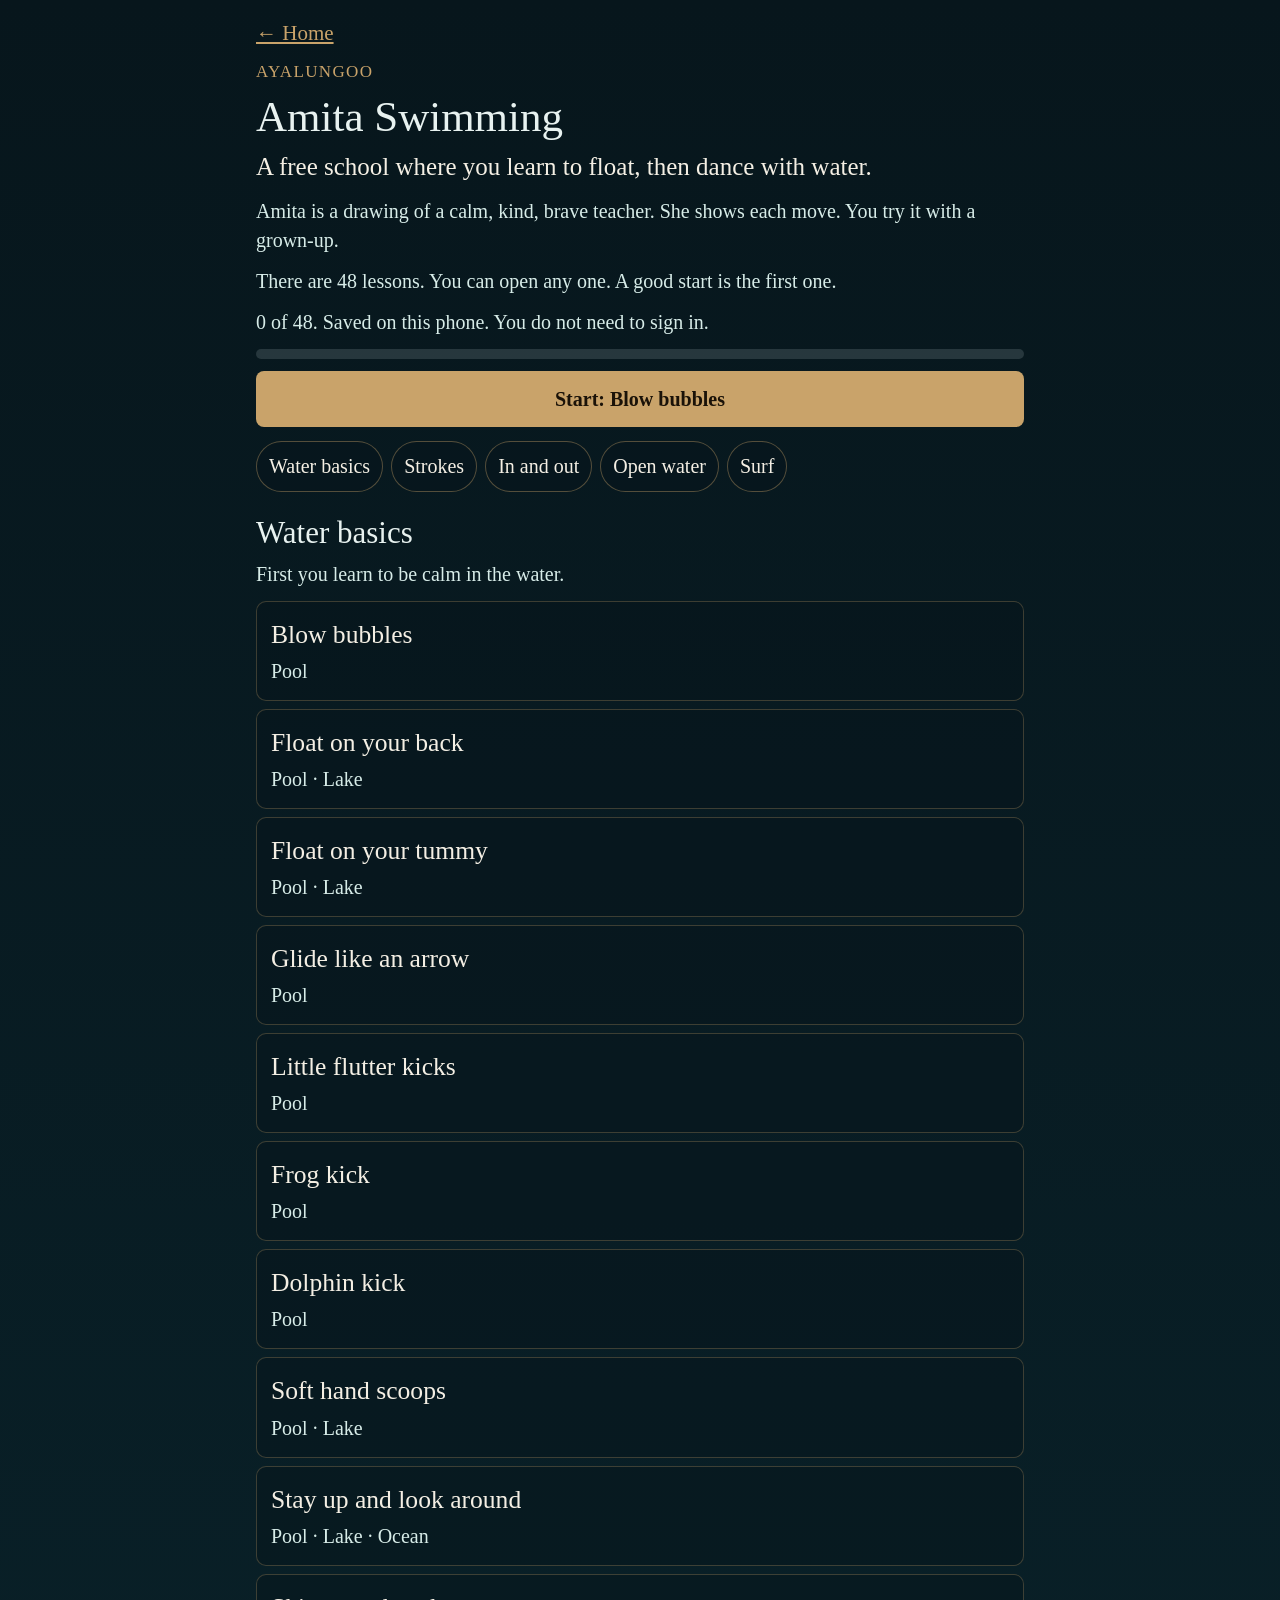
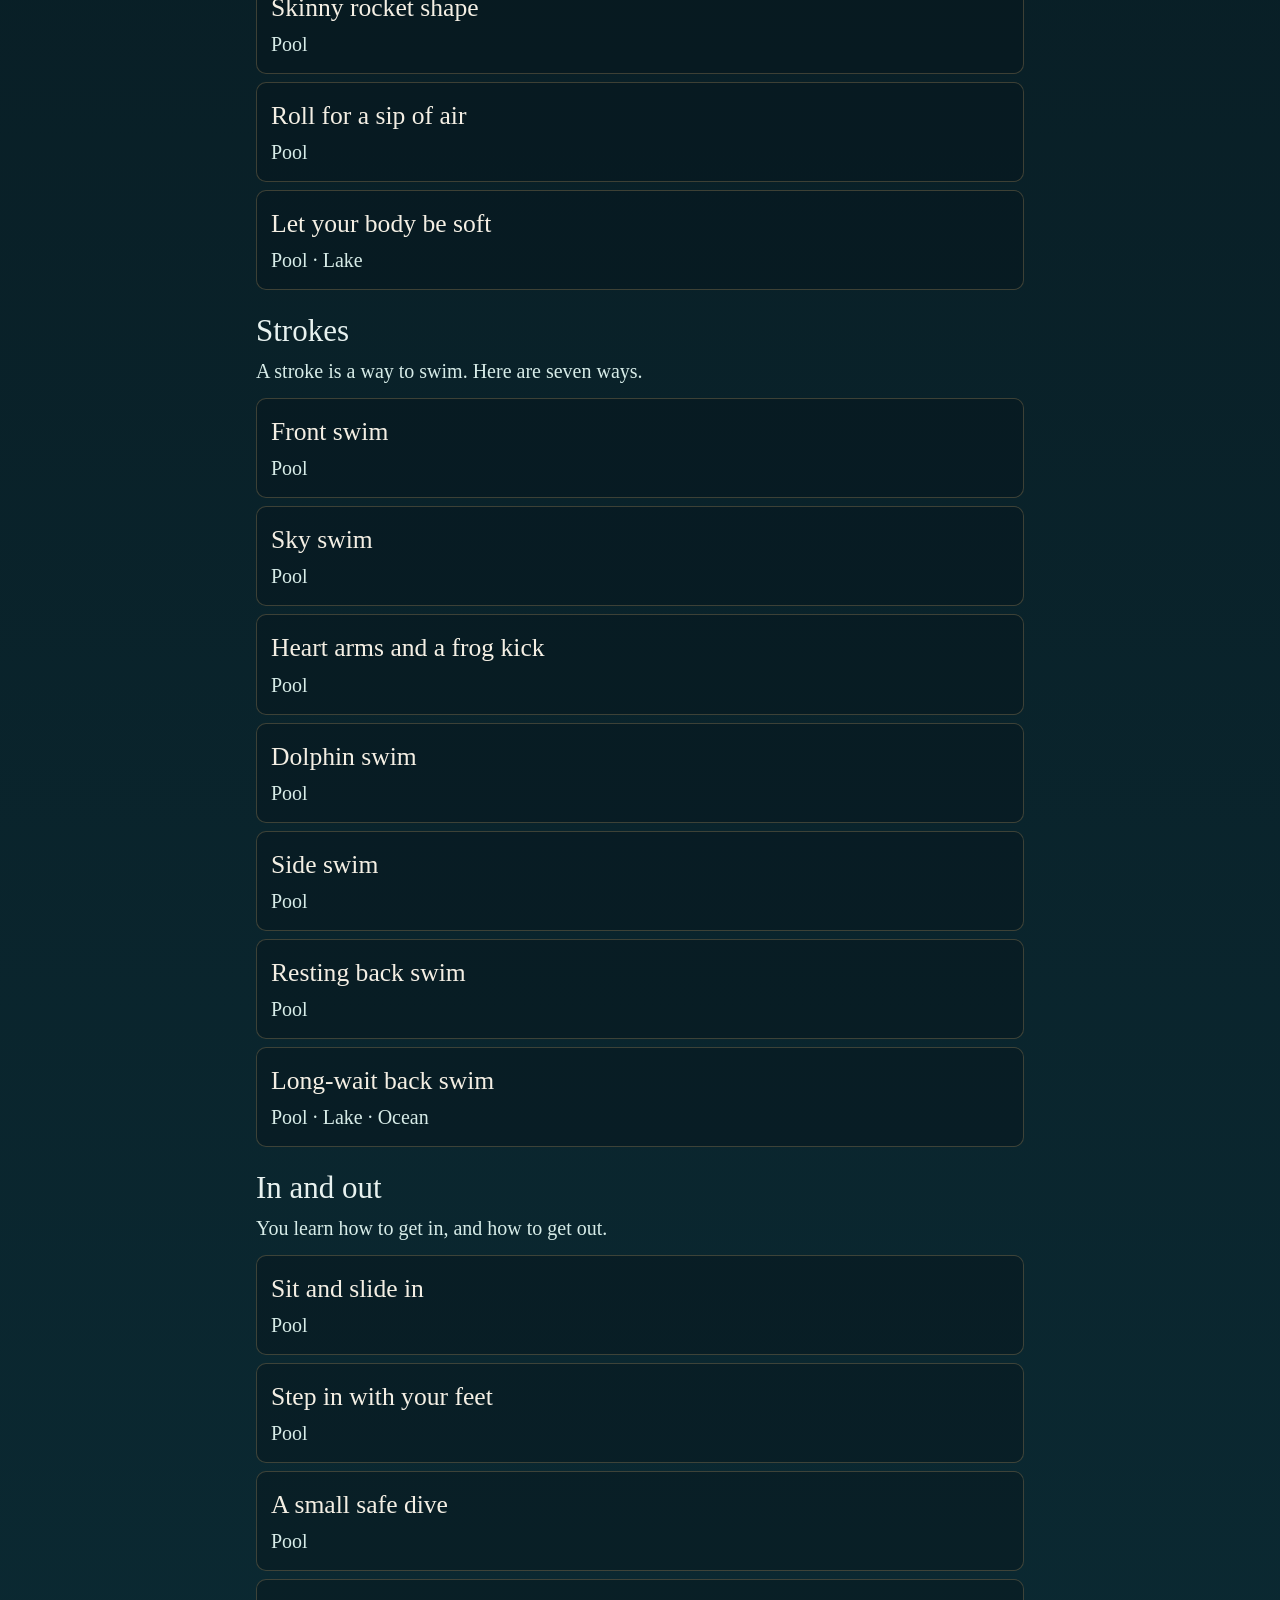
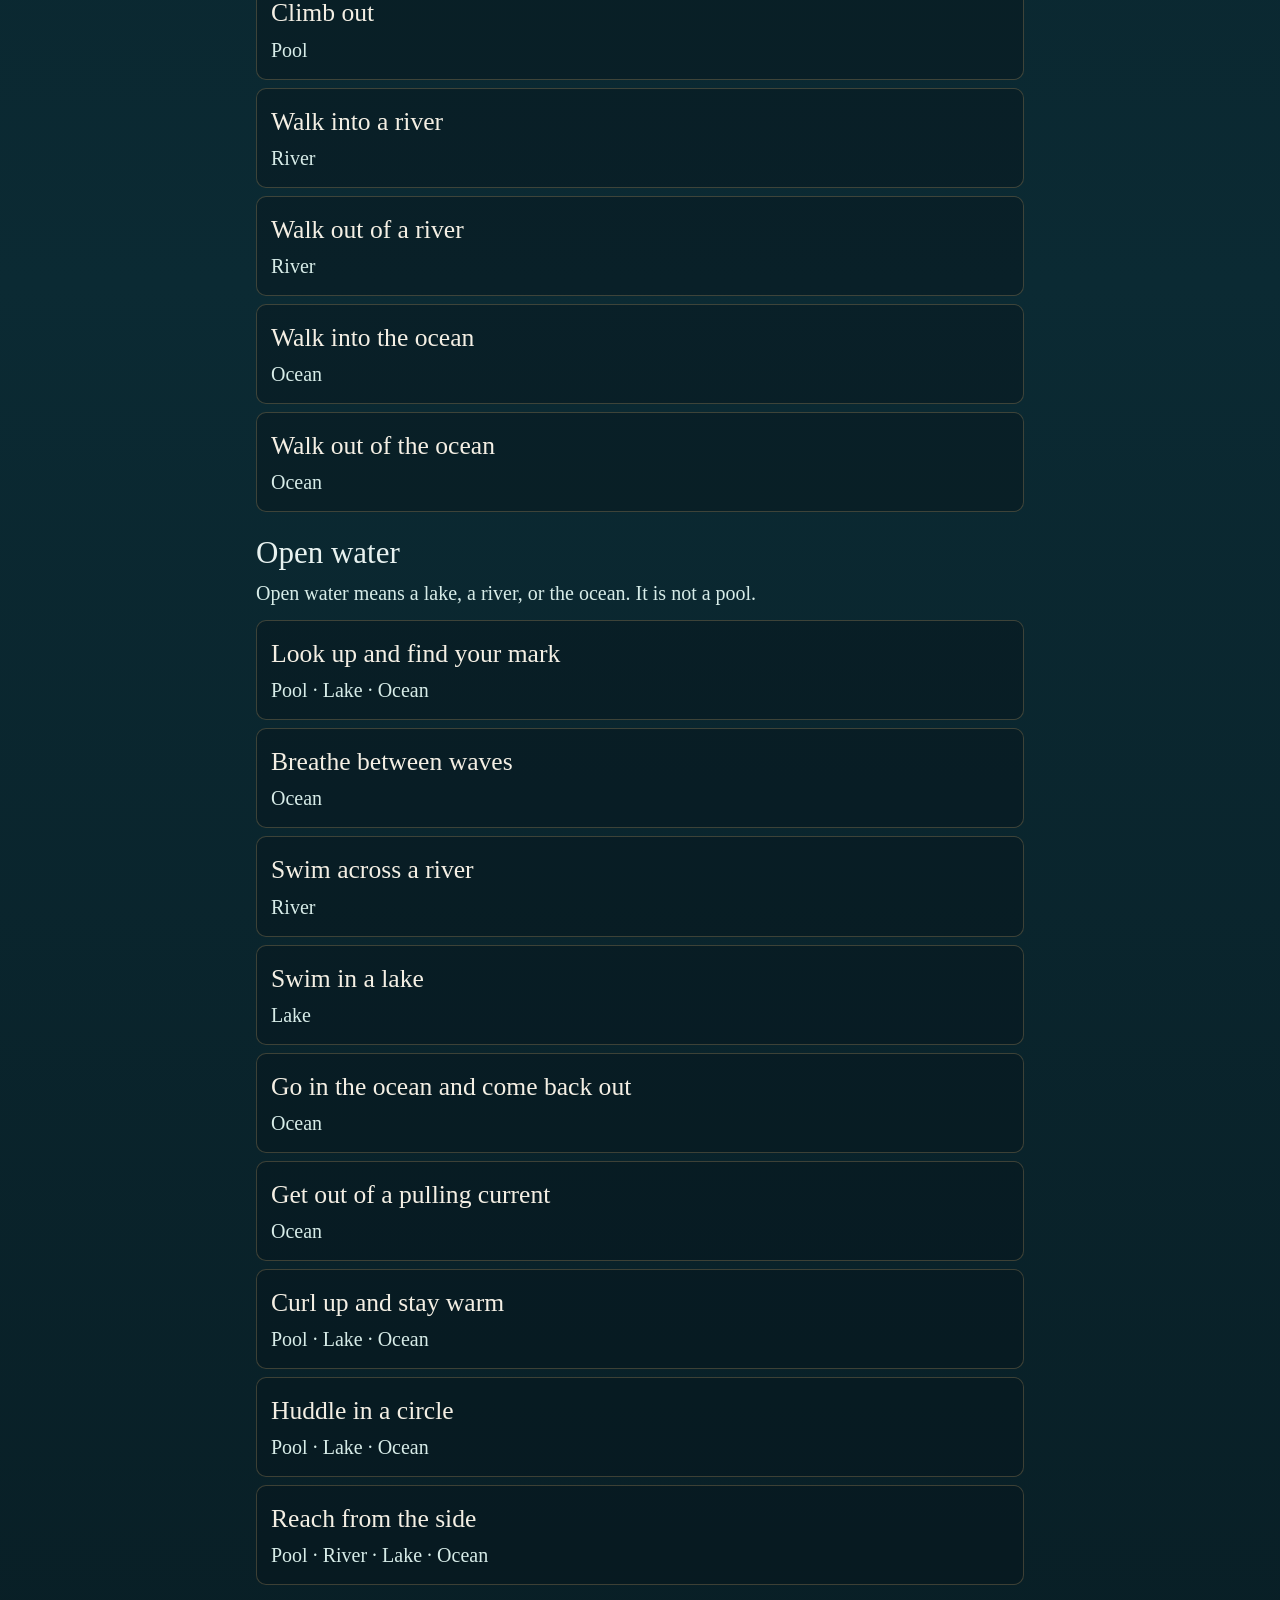
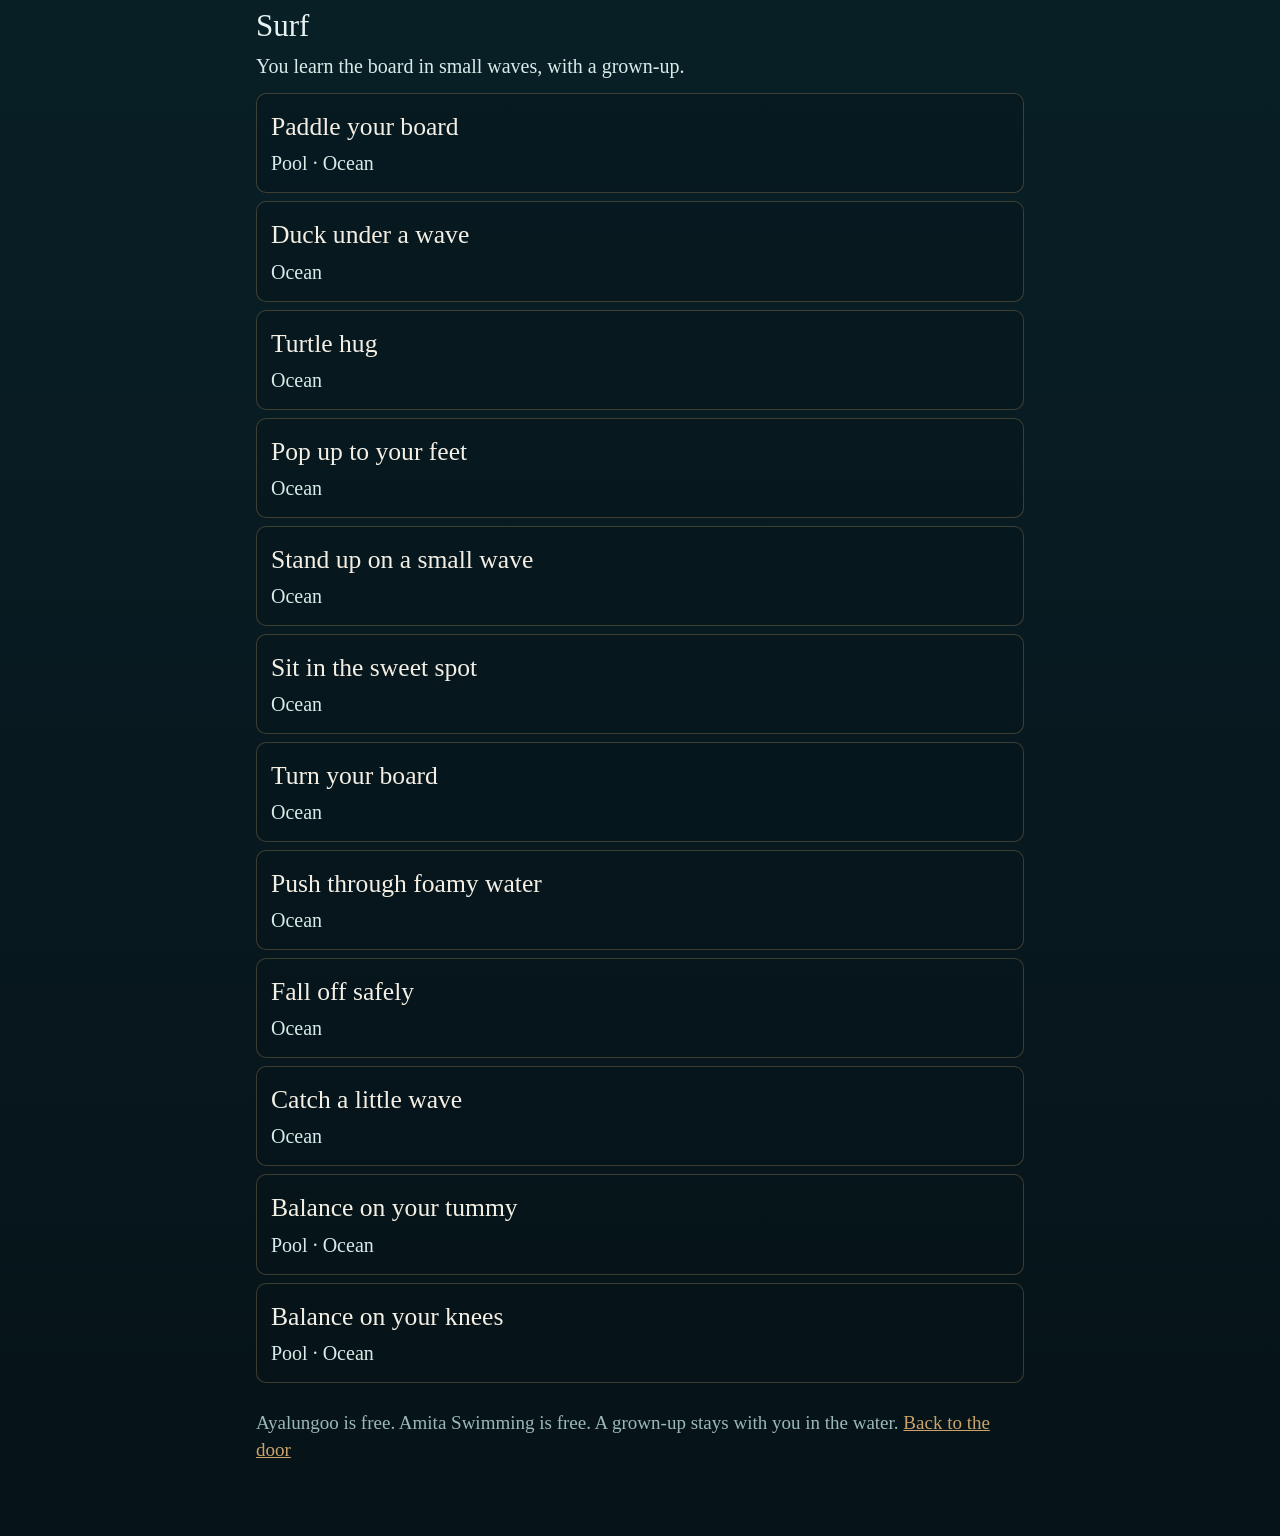
==== swimming/index.html @ 4a61bd96 "Add Amita Swimming, a free 48-lesson school. The home page stays the door into the living school and" ====
<!DOCTYPE html>
<html lang="en">
<head>
  <meta charset="utf-8" />
  <meta name="viewport" content="width=device-width, initial-scale=1" />
  <title>Amita Swimming — Ayalungoo</title>
  <meta name="description" content="A free school where you learn to float, then dance with water." />
  <meta name="theme-color" content="#07161c" />
  <meta name="apple-mobile-web-app-capable" content="yes" />
  <meta name="apple-mobile-web-app-title" content="Ayalungoo" />
  <link rel="manifest" href="/manifest.json" />
  <link rel="icon" href="/icon.svg" type="image/svg+xml" />
  <link rel="apple-touch-icon" href="/icon-192.png" />
  <link rel="stylesheet" href="/swimming/school.css" />
</head>
<body data-page="school">
  <div class="wrap">
    <p class="back"><a href="/">← Home</a></p>
    <main id="school">
      <h1>Amita Swimming</h1>
      <p class="purpose">A free school where you learn to float, then dance with water.</p>
      <p class="note">The lessons are opening.</p>
    </main>
  </div>
  <noscript>
    <p>Ask a grown-up to turn on JavaScript so the lessons can open.</p>
  </noscript>
  <script src="/swimming/lessons.js"></script>
  <script src="/swimming/app.js"></script>
</body>
</html>
---- swimming/school.css ----
:root {
  --deep: #07161c;
  --foam: #d7ece8;
  --cream: #f4efe4;
  --gold: #c9a36a;
  --ink: #e8f2f0;
  --muted: #9bb8b4;
}
* { box-sizing: border-box; }
html { font-size: 20px; }
body {
  margin: 0;
  font-family: Georgia, serif;
  color: var(--ink);
  background: linear-gradient(180deg, #07161c, #0b2a33 55%, #061318);
  line-height: 1.45;
}
.wrap { max-width: 40rem; margin: 0 auto; padding: 18px 16px 72px; }
a { color: var(--gold); }
h1 { font-weight: 500; font-size: 2.15rem; line-height: 1.12; margin: 8px 0; }
h2 { font-weight: 500; font-size: 1.55rem; line-height: 1.2; margin: 22px 0 8px; }
p { margin: 0 0 12px; }
.back { font-size: 1.05rem; }
.purpose { color: var(--cream); font-size: 1.25rem; }
.note, .shows { color: var(--foam); }
.eyebrow {
  color: var(--gold);
  letter-spacing: .08em;
  text-transform: uppercase;
  font-size: .85rem;
  margin-bottom: 4px;
}
.jumps { display: flex; flex-wrap: wrap; gap: 8px; margin: 14px 0; }
.jumps a, .chip {
  text-decoration: none;
  border: 1px solid rgba(201, 163, 106, .4);
  color: var(--cream);
  background: rgba(7, 22, 28, .45);
  padding: 10px 12px;
  border-radius: 999px;
  min-height: 48px;
  display: inline-flex;
  align-items: center;
}
.bar {
  height: 10px;
  background: rgba(215, 236, 232, .15);
  border-radius: 999px;
  overflow: hidden;
  margin: 8px 0 12px;
}
.bar span {
  display: block;
  height: 100%;
  width: 0;
  background: var(--gold);
}
a.go, button.go {
  display: flex;
  align-items: center;
  justify-content: center;
  width: 100%;
  min-height: 56px;
  margin: 8px 0 14px;
  padding: 12px 14px;
  background: var(--gold);
  color: #1a1208;
  text-decoration: none;
  border: 0;
  border-radius: 8px;
  font: inherit;
  font-weight: 600;
  text-align: center;
  cursor: pointer;
}
.card {
  display: block;
  text-decoration: none;
  color: var(--cream);
  border: 1px solid rgba(201, 163, 106, .28);
  background: rgba(7, 22, 28, .45);
  padding: 14px;
  margin: 8px 0;
  border-radius: 10px;
  min-height: 72px;
}
.card strong { display: block; font-size: 1.28rem; font-weight: 500; }
.card .meta { display: block; color: var(--foam); margin-top: 4px; }
.card .mark { display: inline-block; margin-top: 6px; color: var(--gold); font-size: .95rem; }
.card.here { border-color: var(--gold); }
.box {
  background: rgba(8, 24, 30, .72);
  border: 1px solid rgba(215, 236, 232, .12);
  border-radius: 12px;
  padding: 14px;
  margin: 12px 0;
}
.box h2 { margin-top: 0; }
.breath { background: rgba(26, 90, 99, .4); }
.safety {
  border-left: 4px solid var(--gold);
  background: rgba(201, 163, 106, .12);
}
ol.steps { margin: 0; padding-left: 1.3rem; }
ol.steps li { margin: 0 0 10px; }
.choices { display: flex; gap: 8px; }
.choices button {
  flex: 1;
  min-height: 56px;
  font: inherit;
  font-size: 1.1rem;
  background: transparent;
  color: var(--cream);
  border: 1px solid rgba(201, 163, 106, .5);
  border-radius: 8px;
  cursor: pointer;
}
.choices button.on { background: var(--gold); color: #1a1208; border-color: var(--gold); }
.saved { color: var(--gold); min-height: 1.4em; }
.nav-row { display: flex; flex-direction: column; gap: 8px; margin-top: 8px; }
footer { margin-top: 26px; color: var(--muted); font-size: .95rem; }
@media (prefers-reduced-motion: reduce) {
  .bar span { transition: none; }
}
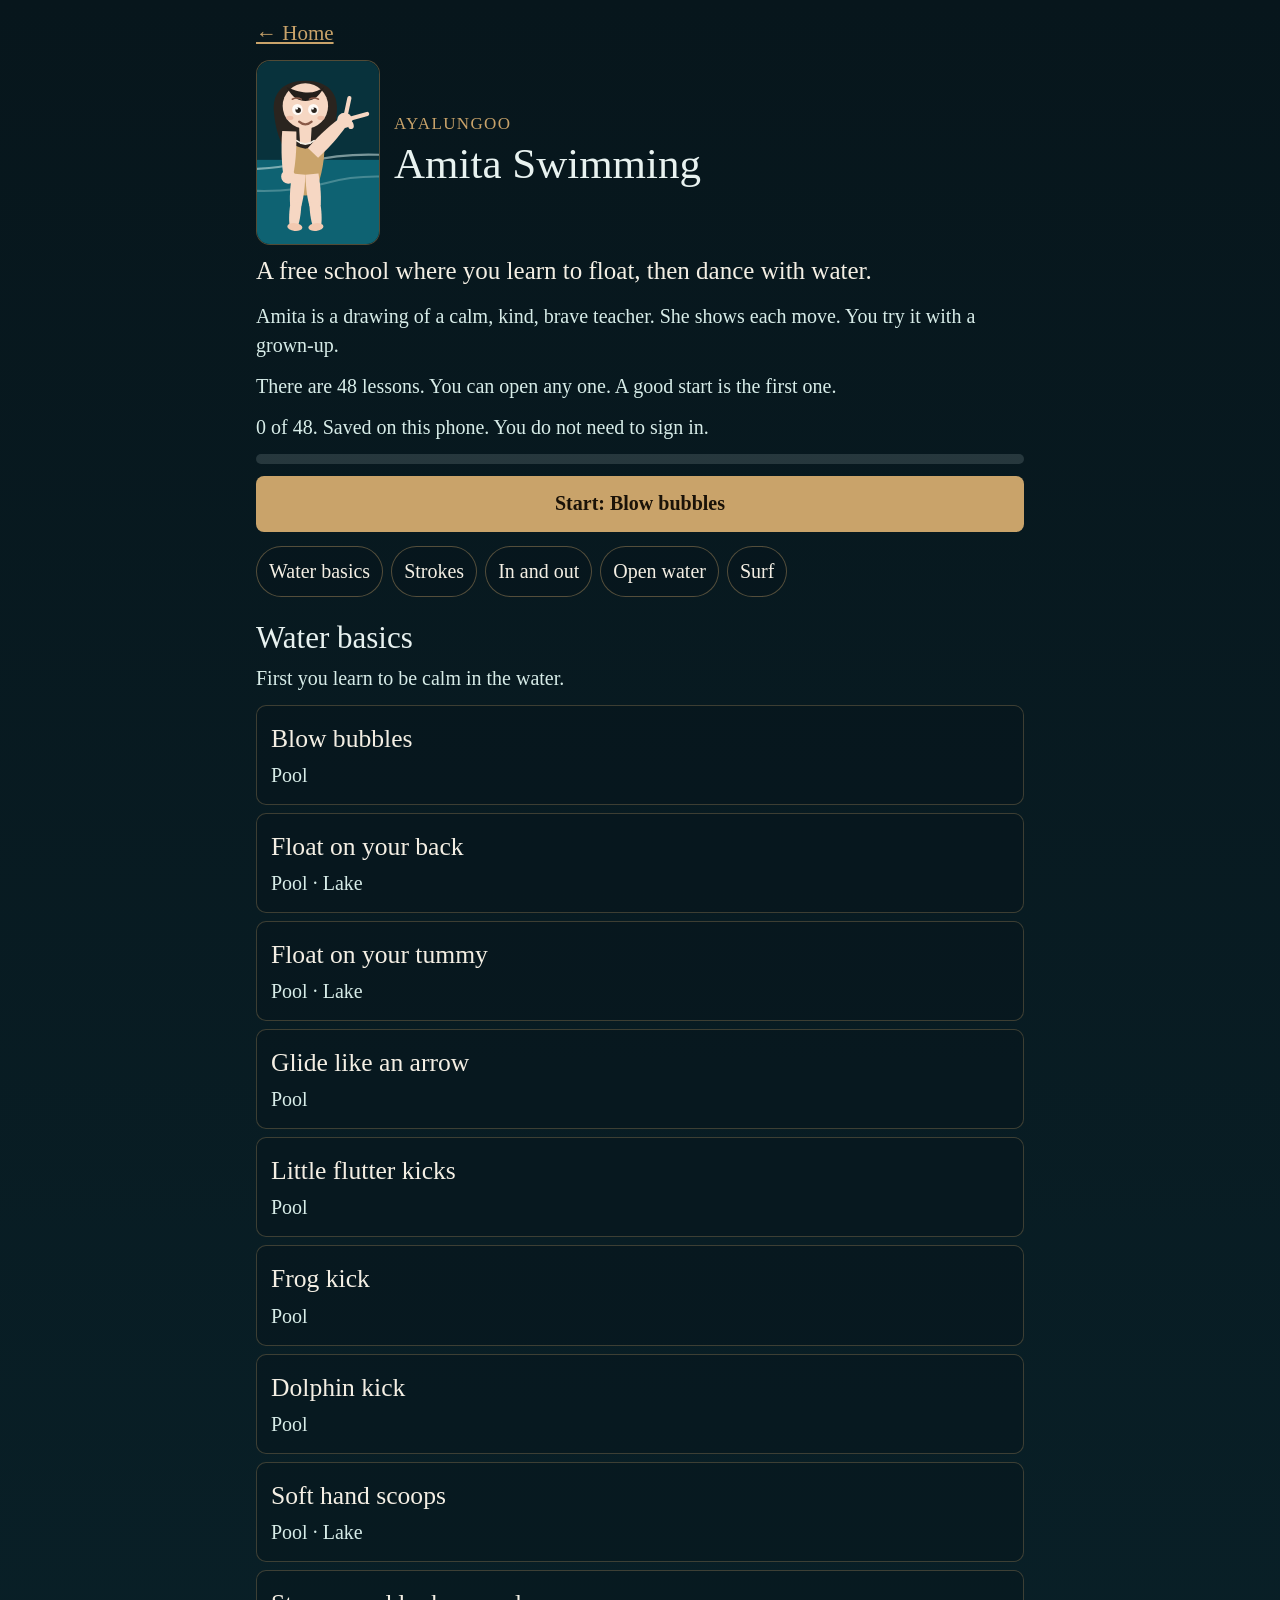
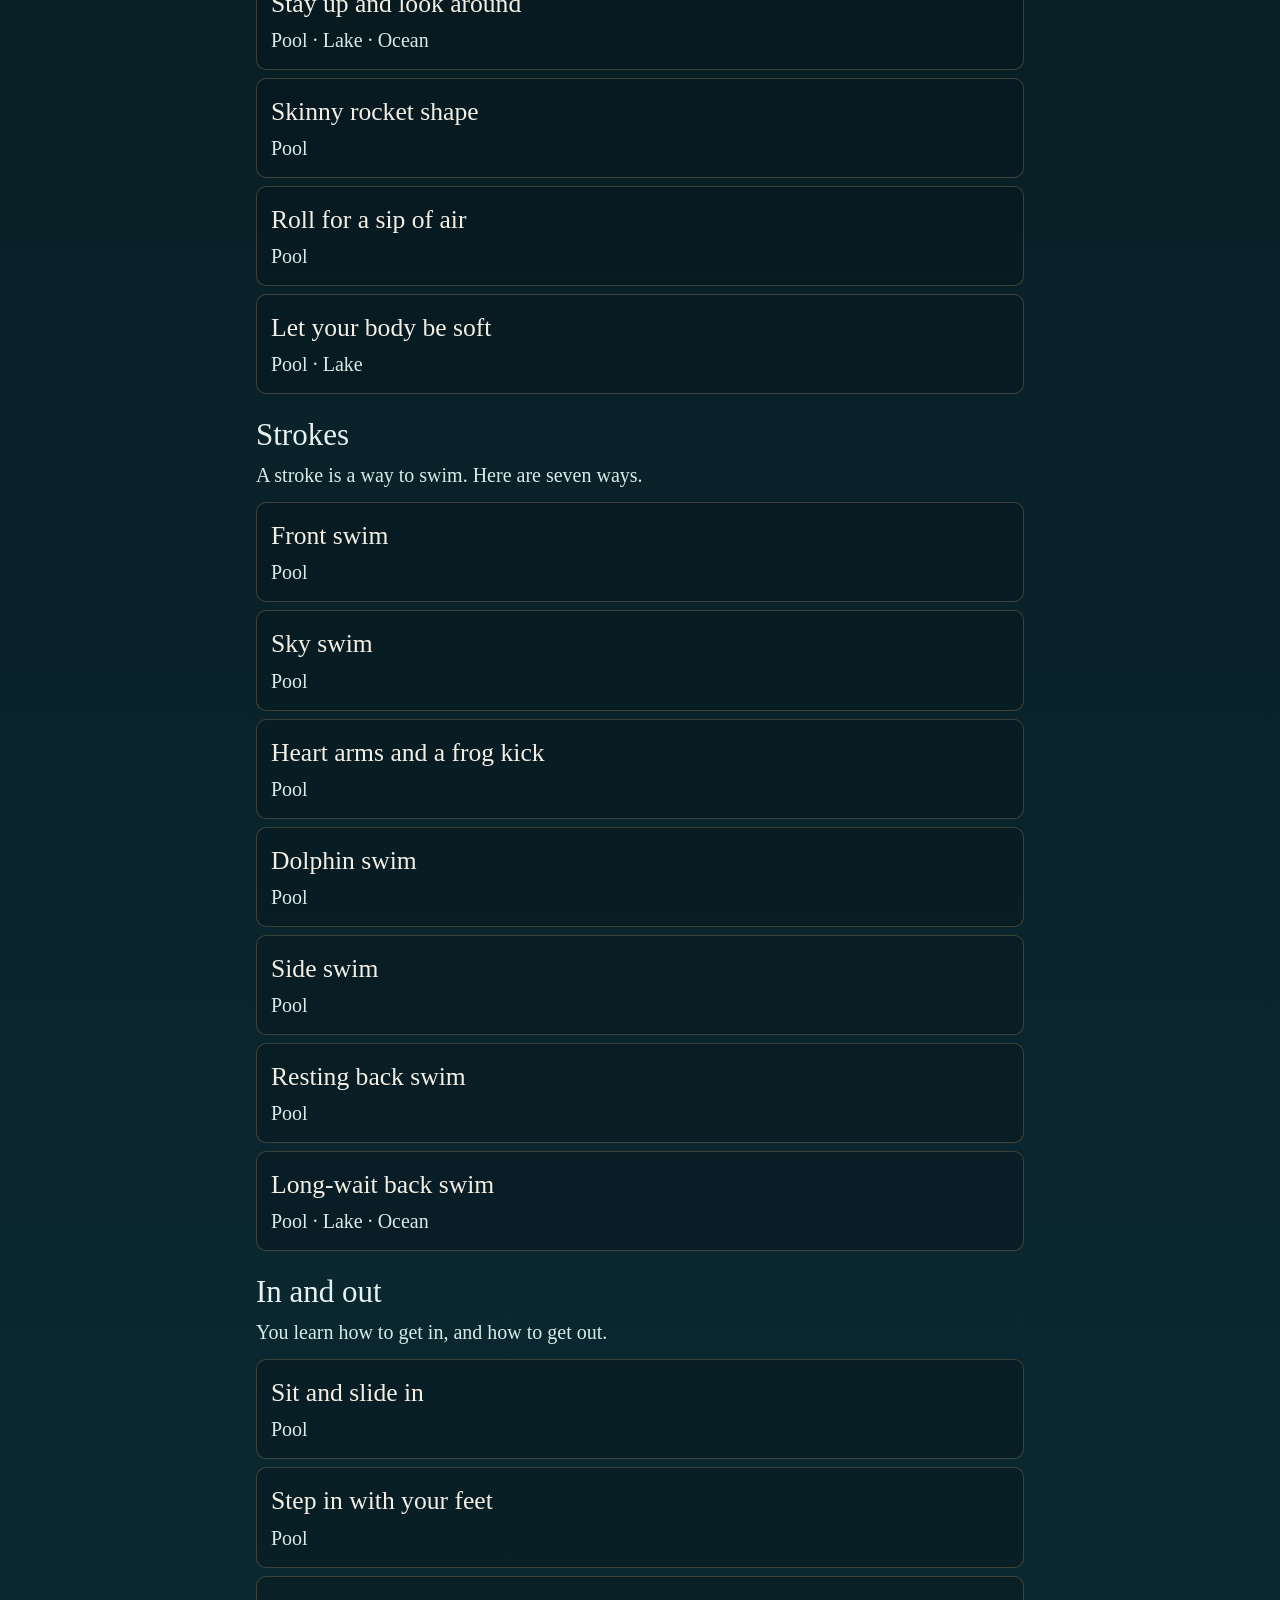
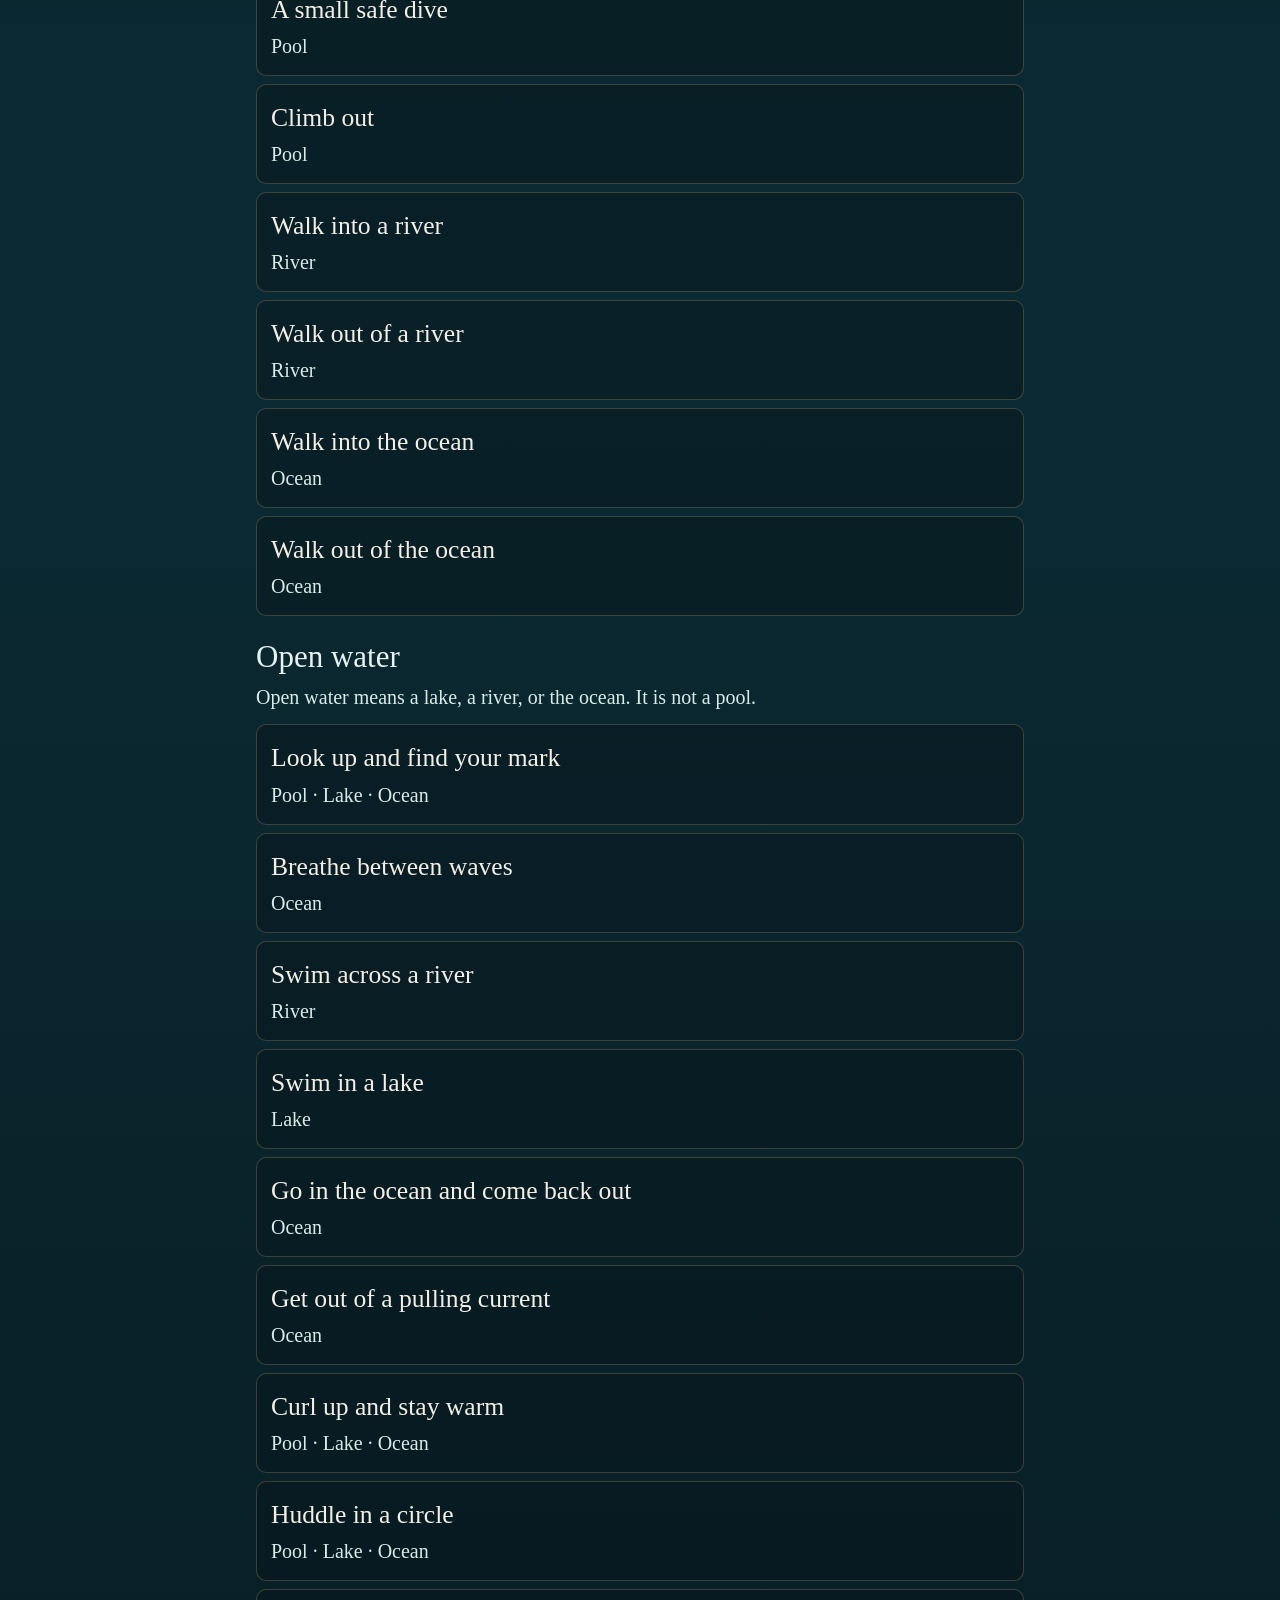
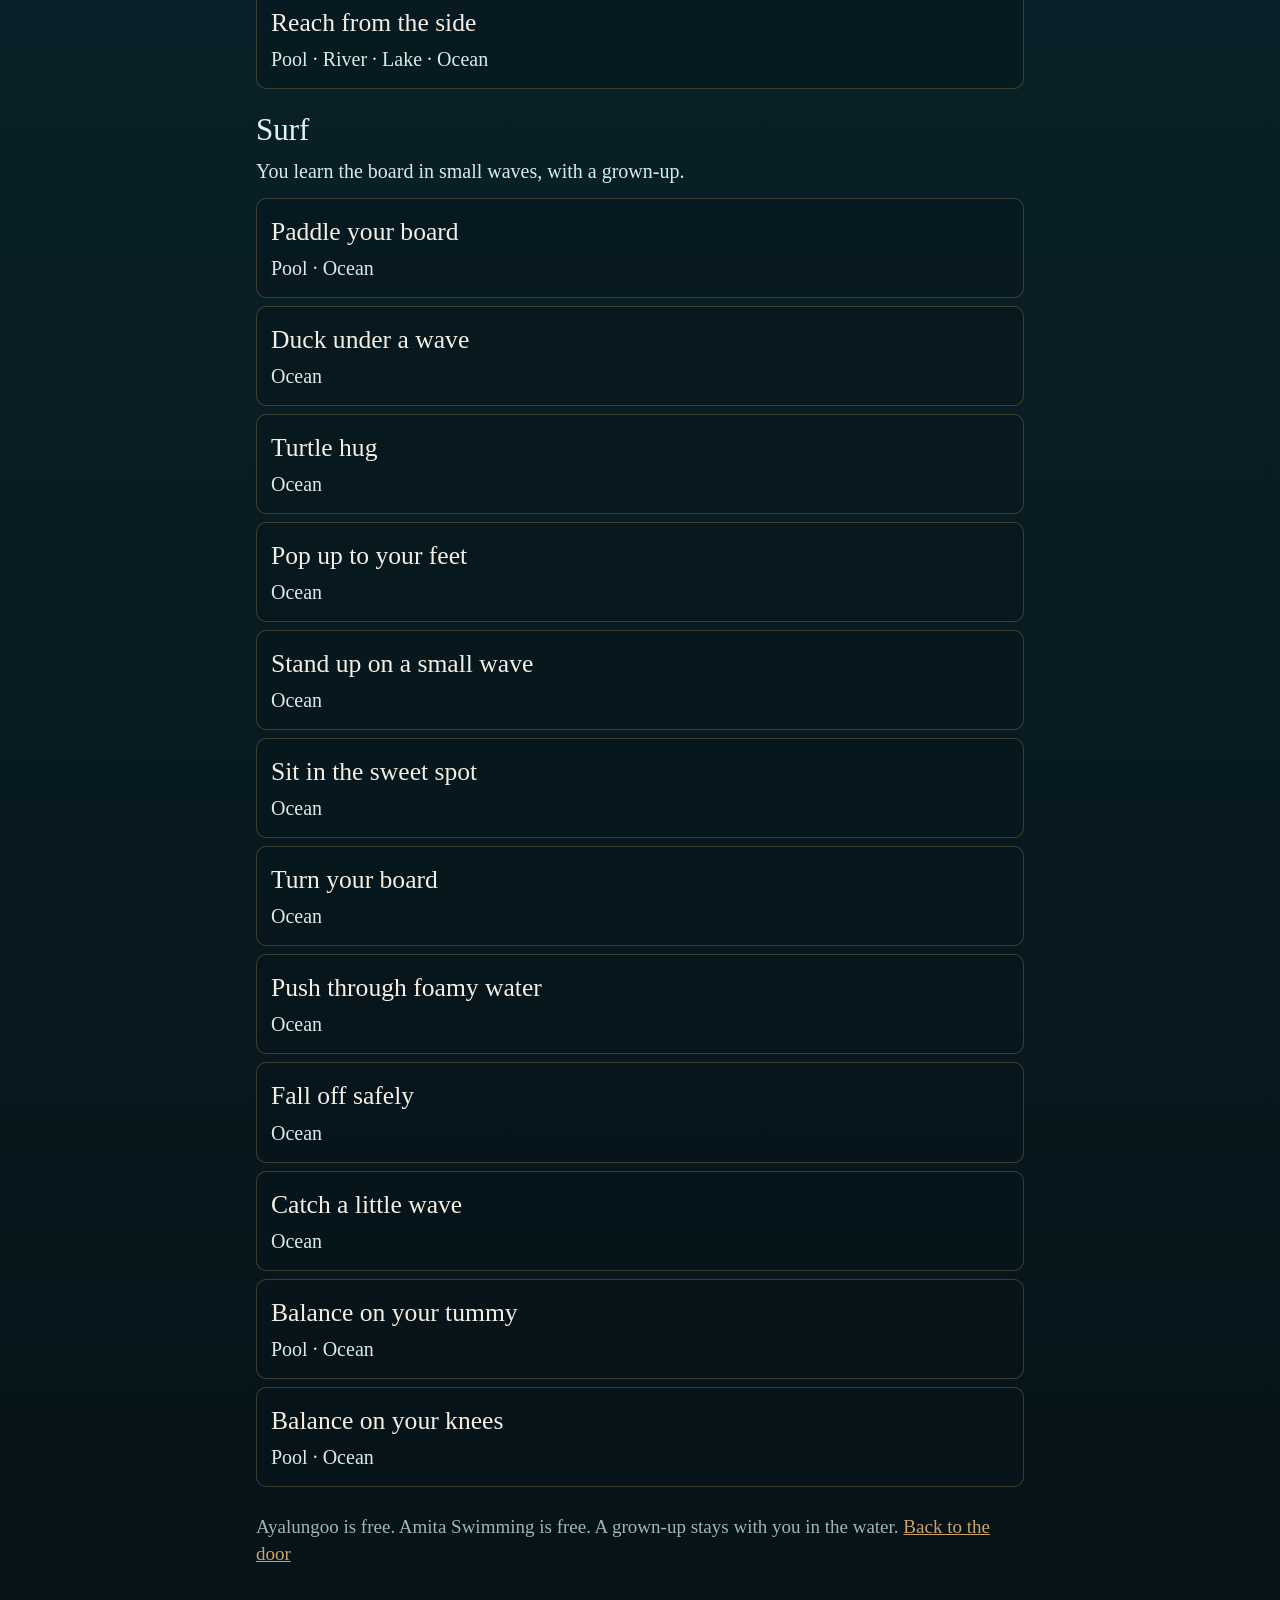
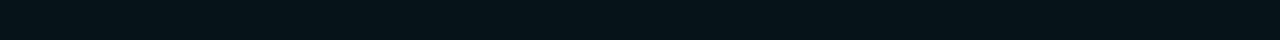
==== commit 7023250b: "Draw one softer Amita on the door and in every lesson. The school door, the school page, and all 48 " ====
--- a/swimming/index.html
+++ b/swimming/index.html
@@ -12,6 +12,7 @@
   <link rel="icon" href="/icon.svg" type="image/svg+xml" />
   <link rel="apple-touch-icon" href="/icon-192.png" />
   <link rel="stylesheet" href="/swimming/school.css" />
+  <link rel="stylesheet" href="/swimming/amita.css" />
 </head>
 <body data-page="school">
   <div class="wrap">
@@ -26,6 +27,7 @@
     <p>Ask a grown-up to turn on JavaScript so the lessons can open.</p>
   </noscript>
   <script src="/swimming/lessons.js"></script>
+  <script src="/swimming/amita.js"></script>
   <script src="/swimming/app.js"></script>
 </body>
 </html>
--- a/swimming/school.css
+++ b/swimming/school.css
@@ -21,6 +21,10 @@
 h2 { font-weight: 500; font-size: 1.55rem; line-height: 1.2; margin: 22px 0 8px; }
 p { margin: 0 0 12px; }
 .back { font-size: 1.05rem; }
+.teacher { display: flex; gap: 14px; align-items: center; margin-bottom: 8px; }
+.teacher-frame { width: 124px; flex: none; border-radius: 16px; overflow: hidden; }
+.teacher-copy { min-width: 0; }
+.teacher-copy h1 { margin: 0 0 6px; }
 .purpose { color: var(--cream); font-size: 1.25rem; }
 .note, .shows { color: var(--foam); }
 .eyebrow {
--- a/swimming/amita.css
+++ b/swimming/amita.css
@@ -0,0 +1,90 @@
+.stage {
+  background: #041014;
+  border: 1px solid rgba(201, 163, 106, .4);
+  border-radius: 14px;
+  overflow: hidden;
+}
+.stage svg { width: 100%; height: auto; display: block; }
+.girl-pos { transform-box: view-box; transform-origin: 0 0; }
+.scene .sky { fill: #08323c; }
+.scene .water-fill { fill: #0e6272; }
+.scene[data-water="river"] .sky { fill: #102e28; }
+.scene[data-water="river"] .water-fill { fill: #1d6a52; }
+.scene[data-water="lake"] .sky { fill: #0c3340; }
+.scene[data-water="lake"] .water-fill { fill: #14748a; }
+.scene[data-water="ocean"] .sky { fill: #082433; }
+.scene[data-water="ocean"] .water-fill { fill: #0a5684; }
+.wave-line {
+  fill: none;
+  stroke: #d7ece8;
+  stroke-opacity: .55;
+  stroke-width: 2;
+  animation: wave-slide 5s linear infinite;
+}
+.wave-b { stroke-opacity: .28; animation-duration: 7s; }
+.scene[data-water="ocean"] .wave-line { stroke-width: 3; animation-duration: 3.2s; }
+.tag, .where-label, .rip text {
+  fill: #c9a36a;
+  font-family: Georgia, serif;
+  font-size: 16px;
+}
+.where-label { fill: #d7ece8; }
+.shore path { fill: #cbb892; }
+.wall rect { fill: #d7ece8; }
+.wall-deep { fill: #07161c; }
+.downstream path, .rip path { fill: #c9a36a; stroke: #c9a36a; stroke-width: 3; stroke-linecap: round; }
+.foam circle { fill: #f4efe4; opacity: .85; }
+.stick line { stroke: #cbb892; stroke-width: 5; stroke-linecap: round; }
+.ring circle { fill: none; stroke: #c9a36a; stroke-width: 4; }
+.friends circle { fill: #f4efe4; }
+.friends rect { fill: #9bb8b4; }
+.board-lie ellipse, .board-stand ellipse { fill: #f4efe4; }
+.board-core { fill: #e4d3ae; }
+.bubbles circle { fill: #f4efe4; }
+.hair-back, .hair-lock, .bangs, .hair-cap { fill: #2a241f; }
+.bangs { fill: #231e1a; }
+.skin, .limb-shape, .neck { fill: #f6d7c3; }
+.suit { fill: #c9a36a; }
+.suit-neck { fill: none; stroke: #f4efe4; stroke-width: 1.3; stroke-linecap: round; }
+.eye-soft { fill: #fffaf6; }
+.eye { fill: #2a241f; }
+.eye-shine { fill: #fff; }
+.blush { fill: #e7a48a; opacity: .5; }
+.smile, .brow { fill: none; stroke: #8a5a48; stroke-linecap: round; }
+.smile { stroke-width: 1.7; }
+.brow { stroke-width: 1.2; }
+.foot { fill: #f3c9b0; }
+.finger { fill: none; stroke: #f6d7c3; stroke-width: 3.1; stroke-linecap: round; }
+.hair-cap, .hand-peace { display: none; }
+.show-peace .arm-r .hand-peace { display: block; }
+.show-peace .arm-r .hand-plain { display: none; }
+.scene.face-down .face { display: none; }
+.scene.face-down .hair-cap { display: block; }
+.scene.face-down .bangs { display: none; }
+.shore, .wall, .downstream, .rip, .foam, .stick, .ring, .friends,
+.board-lie, .board-stand, .bubbles { display: none; }
+.show-shore .shore,
+.show-wall .wall,
+.show-downstream .downstream,
+.show-rip .rip,
+.show-foam .foam,
+.show-stick .stick,
+.show-ring .ring,
+.show-friends .friends,
+.show-board-lie .board-lie,
+.show-board-stand .board-stand,
+.show-bubbles .bubbles { display: block; }
+.b1 { animation: bubble-rise 1.8s ease-in infinite; }
+.b2 { animation: bubble-rise 2.1s ease-in infinite .4s; }
+.b3 { animation: bubble-rise 1.6s ease-in infinite .8s; }
+@keyframes wave-slide {
+  from { transform: translateX(0); }
+  to { transform: translateX(-80px); }
+}
+@keyframes bubble-rise {
+  from { transform: translate(0, 6px); opacity: .95; }
+  to { transform: translate(3px, -26px); opacity: 0; }
+}
+@media (prefers-reduced-motion: reduce) {
+  .scene, .scene * { animation: none !important; }
+}
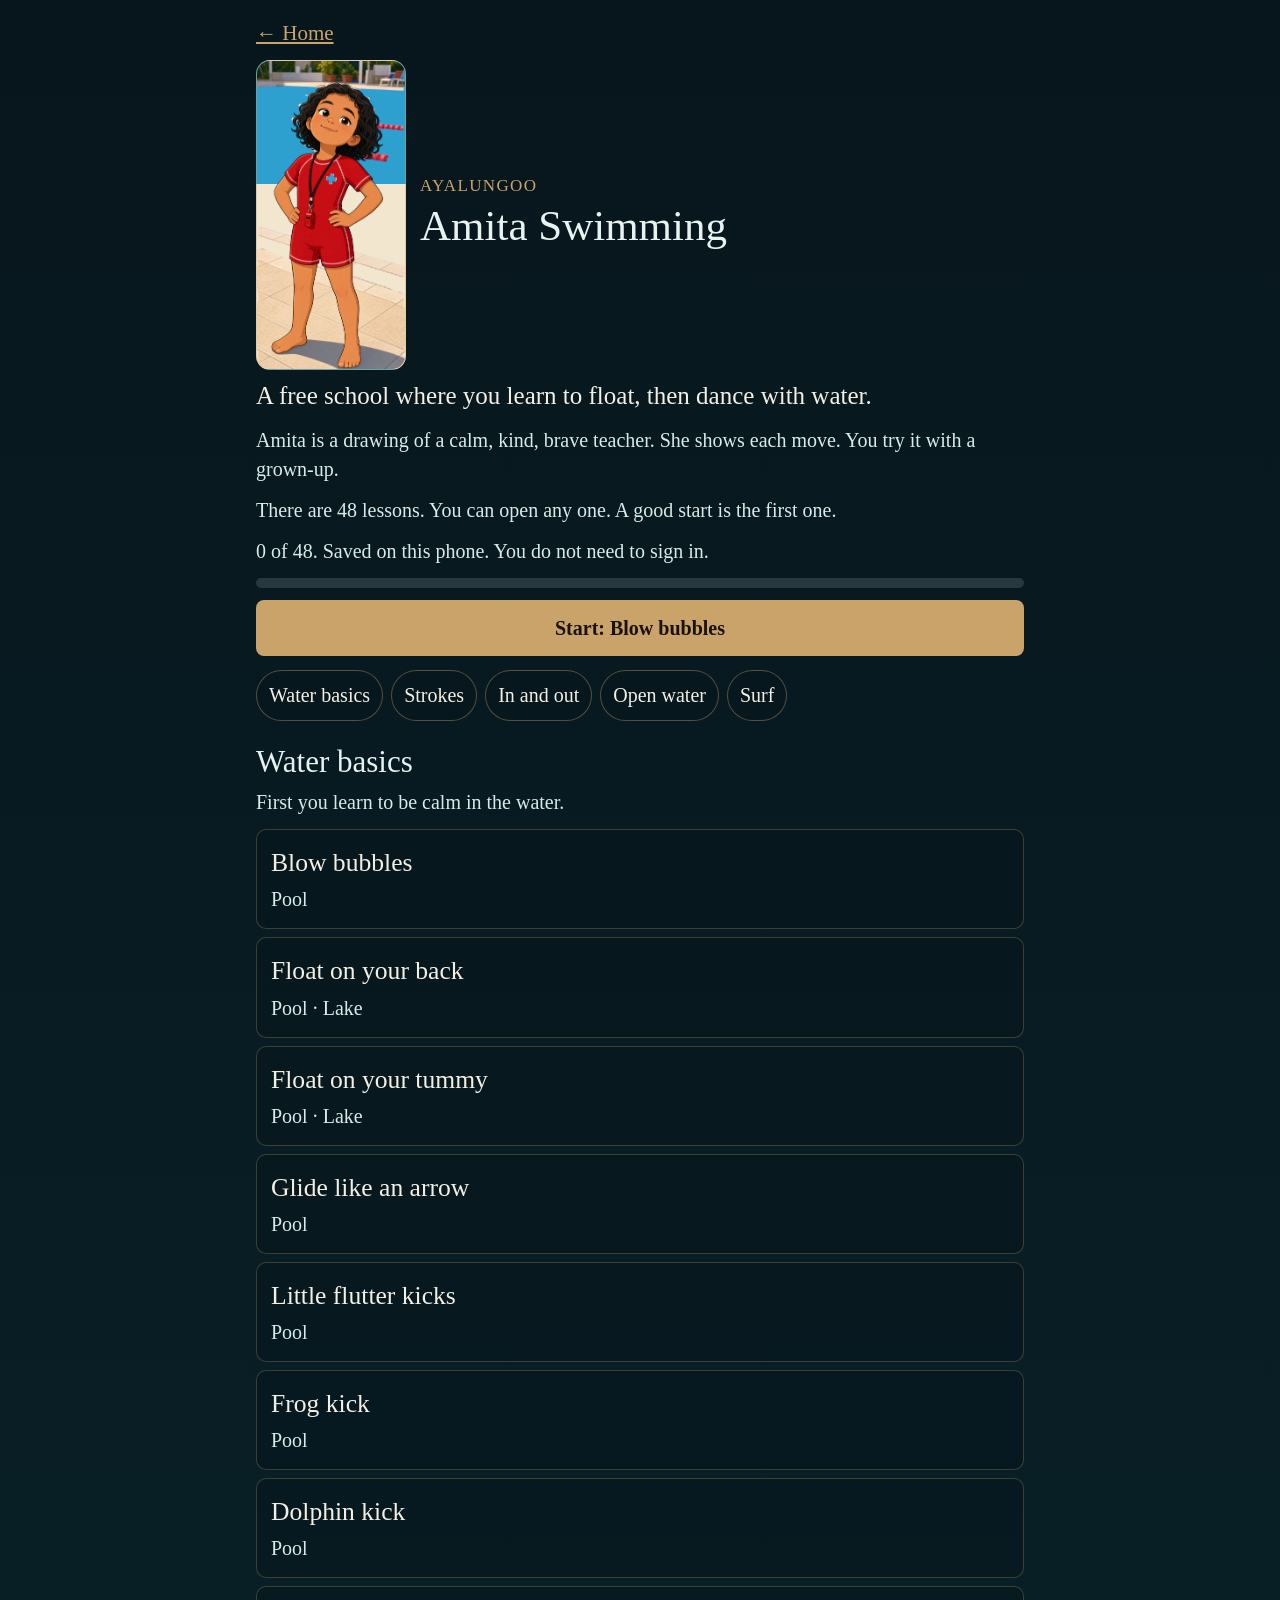
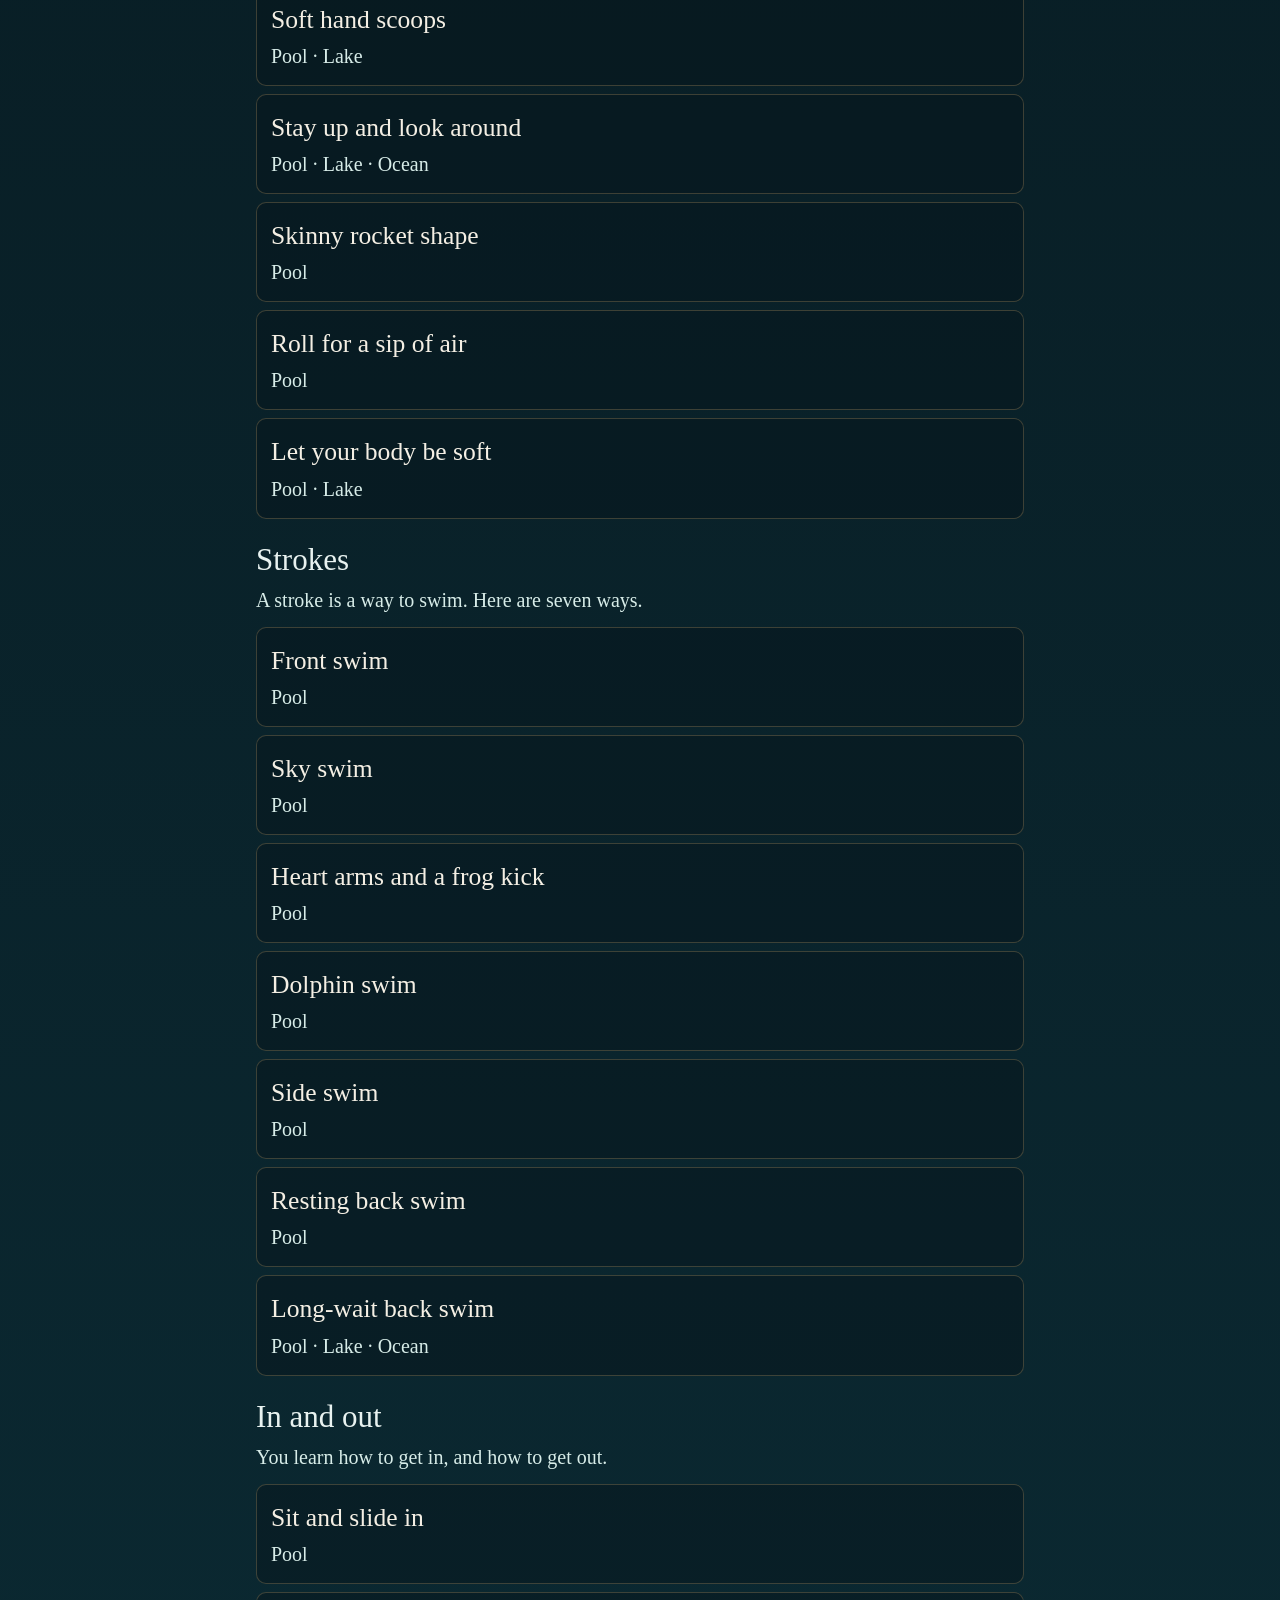
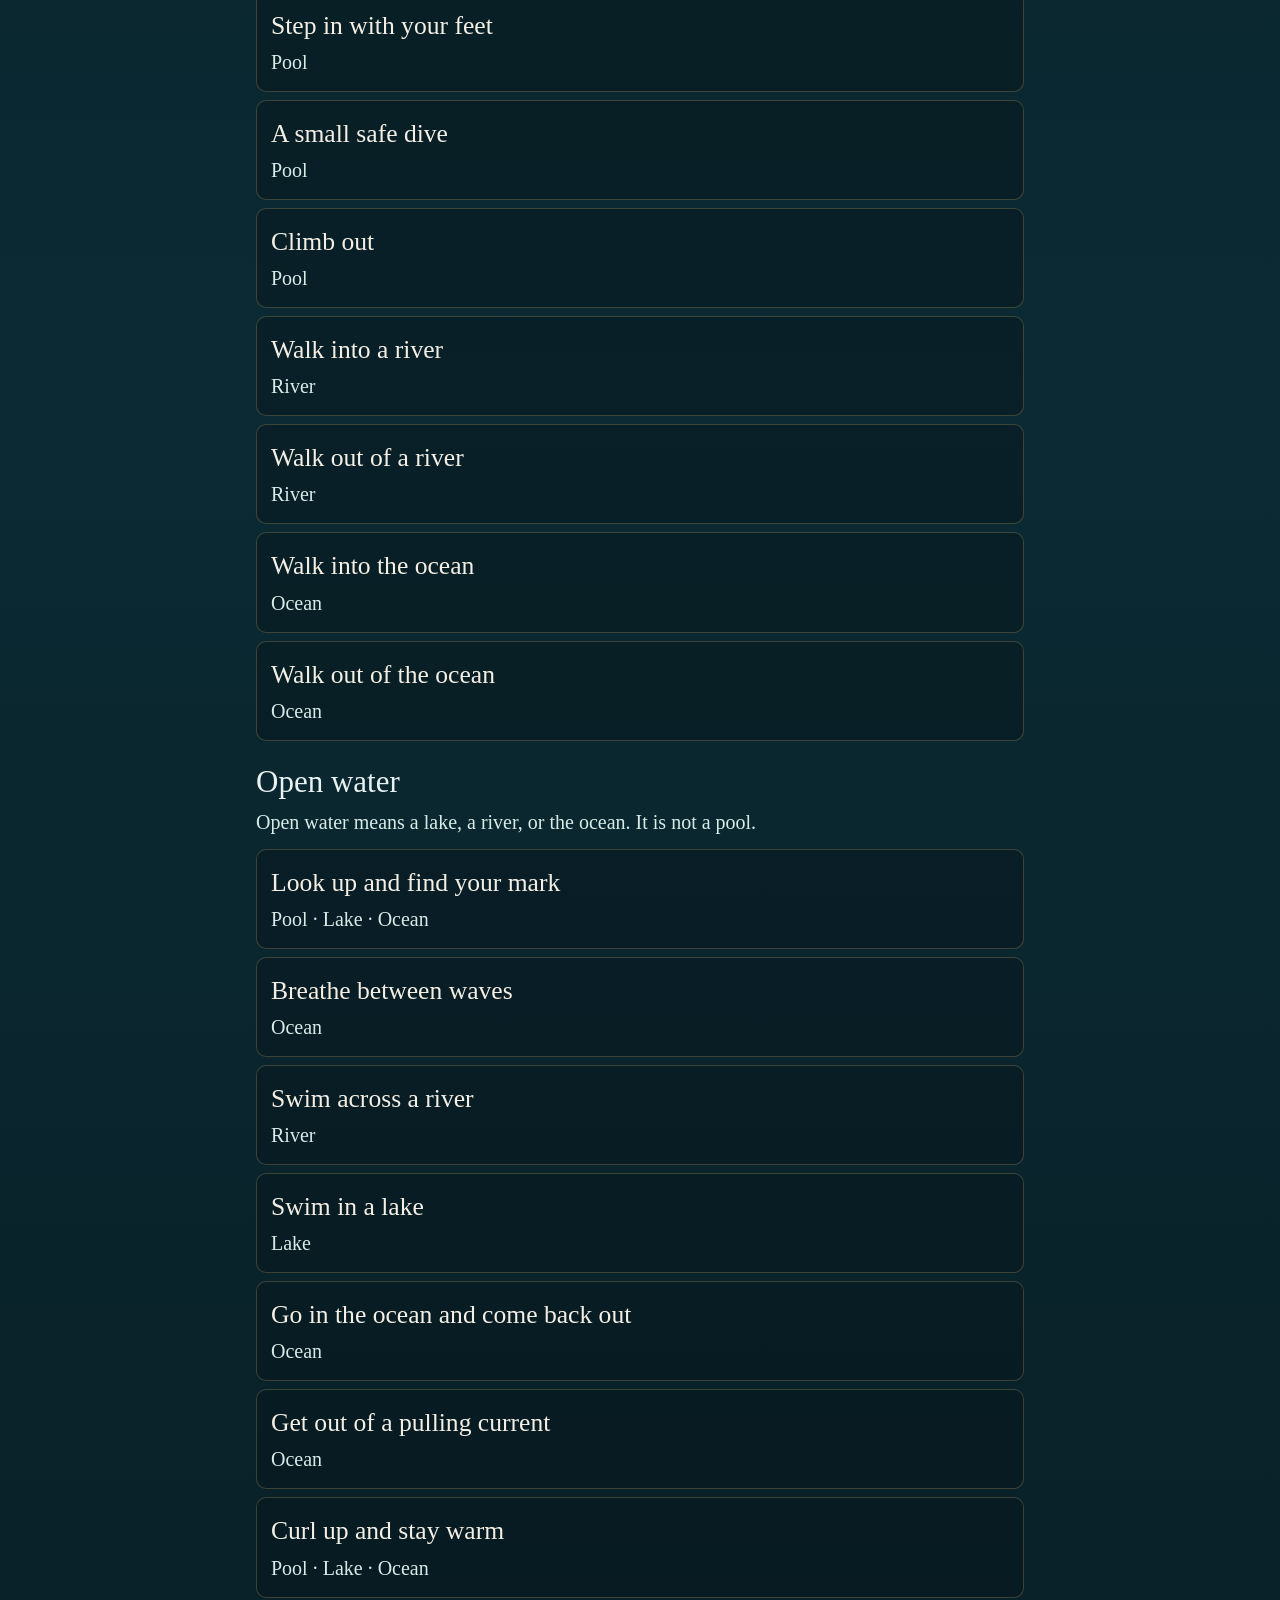
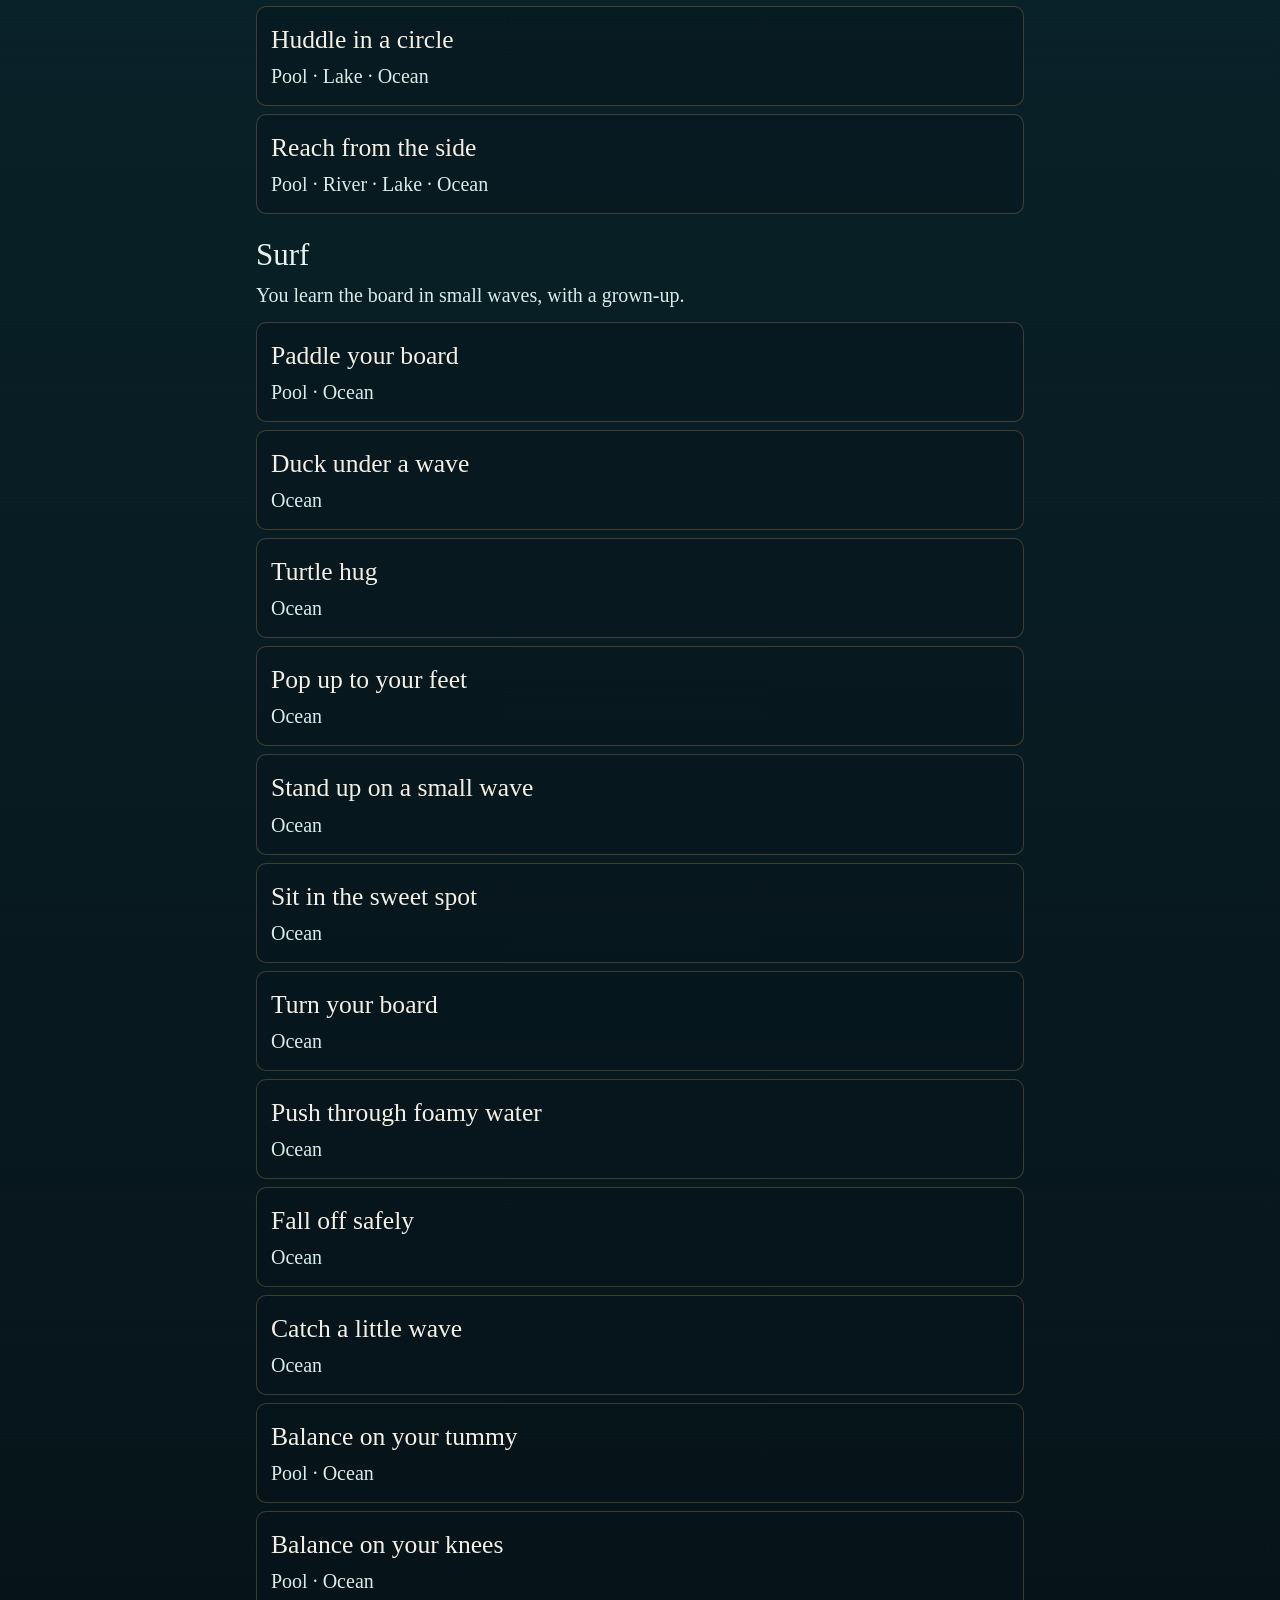
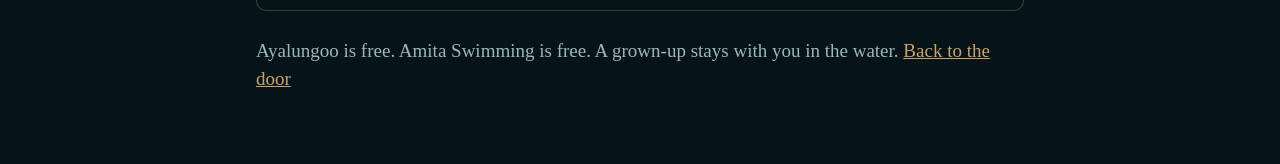
==== commit 5cd6ec6f: "Show the locked Amita on the school page" ====
--- a/swimming/index.html
+++ b/swimming/index.html
@@ -26,6 +26,7 @@
   <noscript>
     <p>Ask a grown-up to turn on JavaScript so the lessons can open.</p>
   </noscript>
+  <script src="/swimming/amita-lock.js"></script>
   <script src="/swimming/lessons.js"></script>
   <script src="/swimming/amita.js"></script>
   <script src="/swimming/app.js"></script>
--- a/swimming/school.css
+++ b/swimming/school.css
@@ -22,7 +22,7 @@
 p { margin: 0 0 12px; }
 .back { font-size: 1.05rem; }
 .teacher { display: flex; gap: 14px; align-items: center; margin-bottom: 8px; }
-.teacher-frame { width: 124px; flex: none; border-radius: 16px; overflow: hidden; }
+.teacher-frame { width: 150px; flex: none; border-radius: 16px; overflow: hidden; }
 .teacher-copy { min-width: 0; }
 .teacher-copy h1 { margin: 0 0 6px; }
 .purpose { color: var(--cream); font-size: 1.25rem; }
--- a/swimming/amita.css
+++ b/swimming/amita.css
@@ -5,6 +5,22 @@
   overflow: hidden;
 }
 .stage svg { width: 100%; height: auto; display: block; }
+.amita-picture { display: block; width: 100%; height: auto; }
+.door-amita.stage, .teacher-frame.stage {
+  display: block;
+  background: linear-gradient(180deg, #2ea0d0 0 40%, #f3e6cf 40% 100%);
+}
+#stage {
+  display: flex;
+  justify-content: center;
+  align-items: flex-end;
+  background: linear-gradient(180deg, #2ea0d0 0 46%, #f3e6cf 46% 100%);
+}
+#stage .amita-picture {
+  width: auto;
+  max-width: 100%;
+  max-height: 70vh;
+}
 .girl-pos { transform-box: view-box; transform-origin: 0 0; }
 .scene .sky { fill: #08323c; }
 .scene .water-fill { fill: #0e6272; }
@@ -41,26 +57,34 @@
 .board-lie ellipse, .board-stand ellipse { fill: #f4efe4; }
 .board-core { fill: #e4d3ae; }
 .bubbles circle { fill: #f4efe4; }
-.hair-back, .hair-lock, .bangs, .hair-cap { fill: #2a241f; }
-.bangs { fill: #231e1a; }
-.skin, .limb-shape, .neck { fill: #f6d7c3; }
-.suit { fill: #c9a36a; }
-.suit-neck { fill: none; stroke: #f4efe4; stroke-width: 1.3; stroke-linecap: round; }
+.hair-back, .curl, .curl-front, .hair-cap { fill: #1a120e; }
+.curl-lite { fill: #2e2016; }
+.skin, .limb-shape, .neck, .foot { fill: #e88c4e; }
+.suit, .sleeve, .shorts { fill: #c81016; }
+.piping, .cuff, .cross { fill: #fff8f4; }
+.hem { fill: none; stroke: #fff8f4; stroke-width: 1.7; stroke-linecap: round; }
+.suit-neck { fill: none; stroke: #fff8f4; stroke-width: 1.5; stroke-linecap: round; }
 .eye-soft { fill: #fffaf6; }
-.eye { fill: #2a241f; }
+.iris { fill: #5c3018; }
+.eye { fill: #1a100c; }
 .eye-shine { fill: #fff; }
-.blush { fill: #e7a48a; opacity: .5; }
-.smile, .brow { fill: none; stroke: #8a5a48; stroke-linecap: round; }
-.smile { stroke-width: 1.7; }
-.brow { stroke-width: 1.2; }
-.foot { fill: #f3c9b0; }
-.finger { fill: none; stroke: #f6d7c3; stroke-width: 3.1; stroke-linecap: round; }
+.blush { fill: #d46545; opacity: .42; }
+.smile, .brow, .nose { fill: none; stroke: #6a341c; stroke-linecap: round; }
+.smile { stroke-width: 1.45; }
+.brow { stroke-width: 1.15; }
+.nose { stroke-width: 1.1; }
+.lanyard { fill: none; stroke: #1a120e; stroke-width: 1.7; stroke-linecap: round; }
+.whistle-body { fill: #e10612; }
+.whistle-top { fill: #1a120e; }
+.whistle-slot { fill: #fff8f4; }
+.finger { fill: none; stroke: #e88c4e; stroke-width: 3.1; stroke-linecap: round; }
 .hair-cap, .hand-peace { display: none; }
 .show-peace .arm-r .hand-peace { display: block; }
 .show-peace .arm-r .hand-plain { display: none; }
-.scene.face-down .face { display: none; }
+.scene.face-down .face,
+.scene.face-down .curl-front,
+.scene.face-down .front { display: none; }
 .scene.face-down .hair-cap { display: block; }
-.scene.face-down .bangs { display: none; }
 .shore, .wall, .downstream, .rip, .foam, .stick, .ring, .friends,
 .board-lie, .board-stand, .bubbles { display: none; }
 .show-shore .shore,
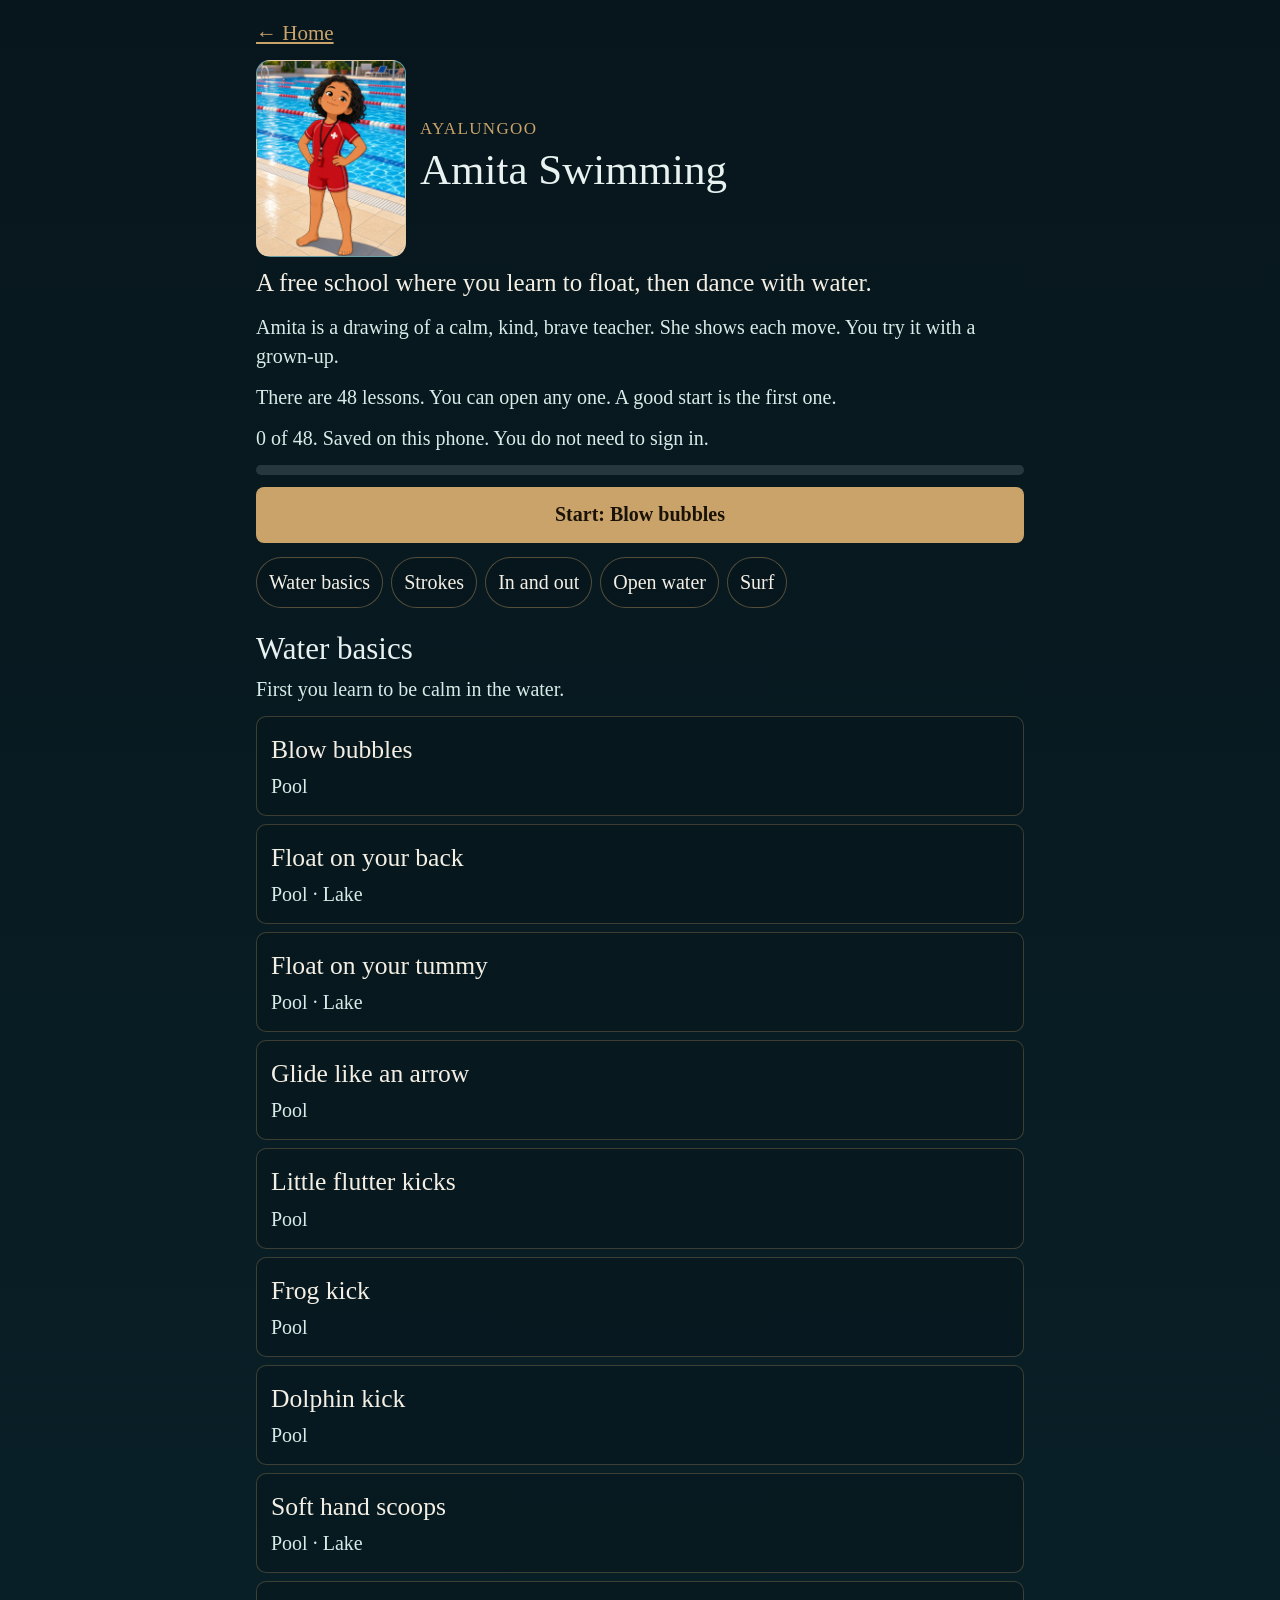
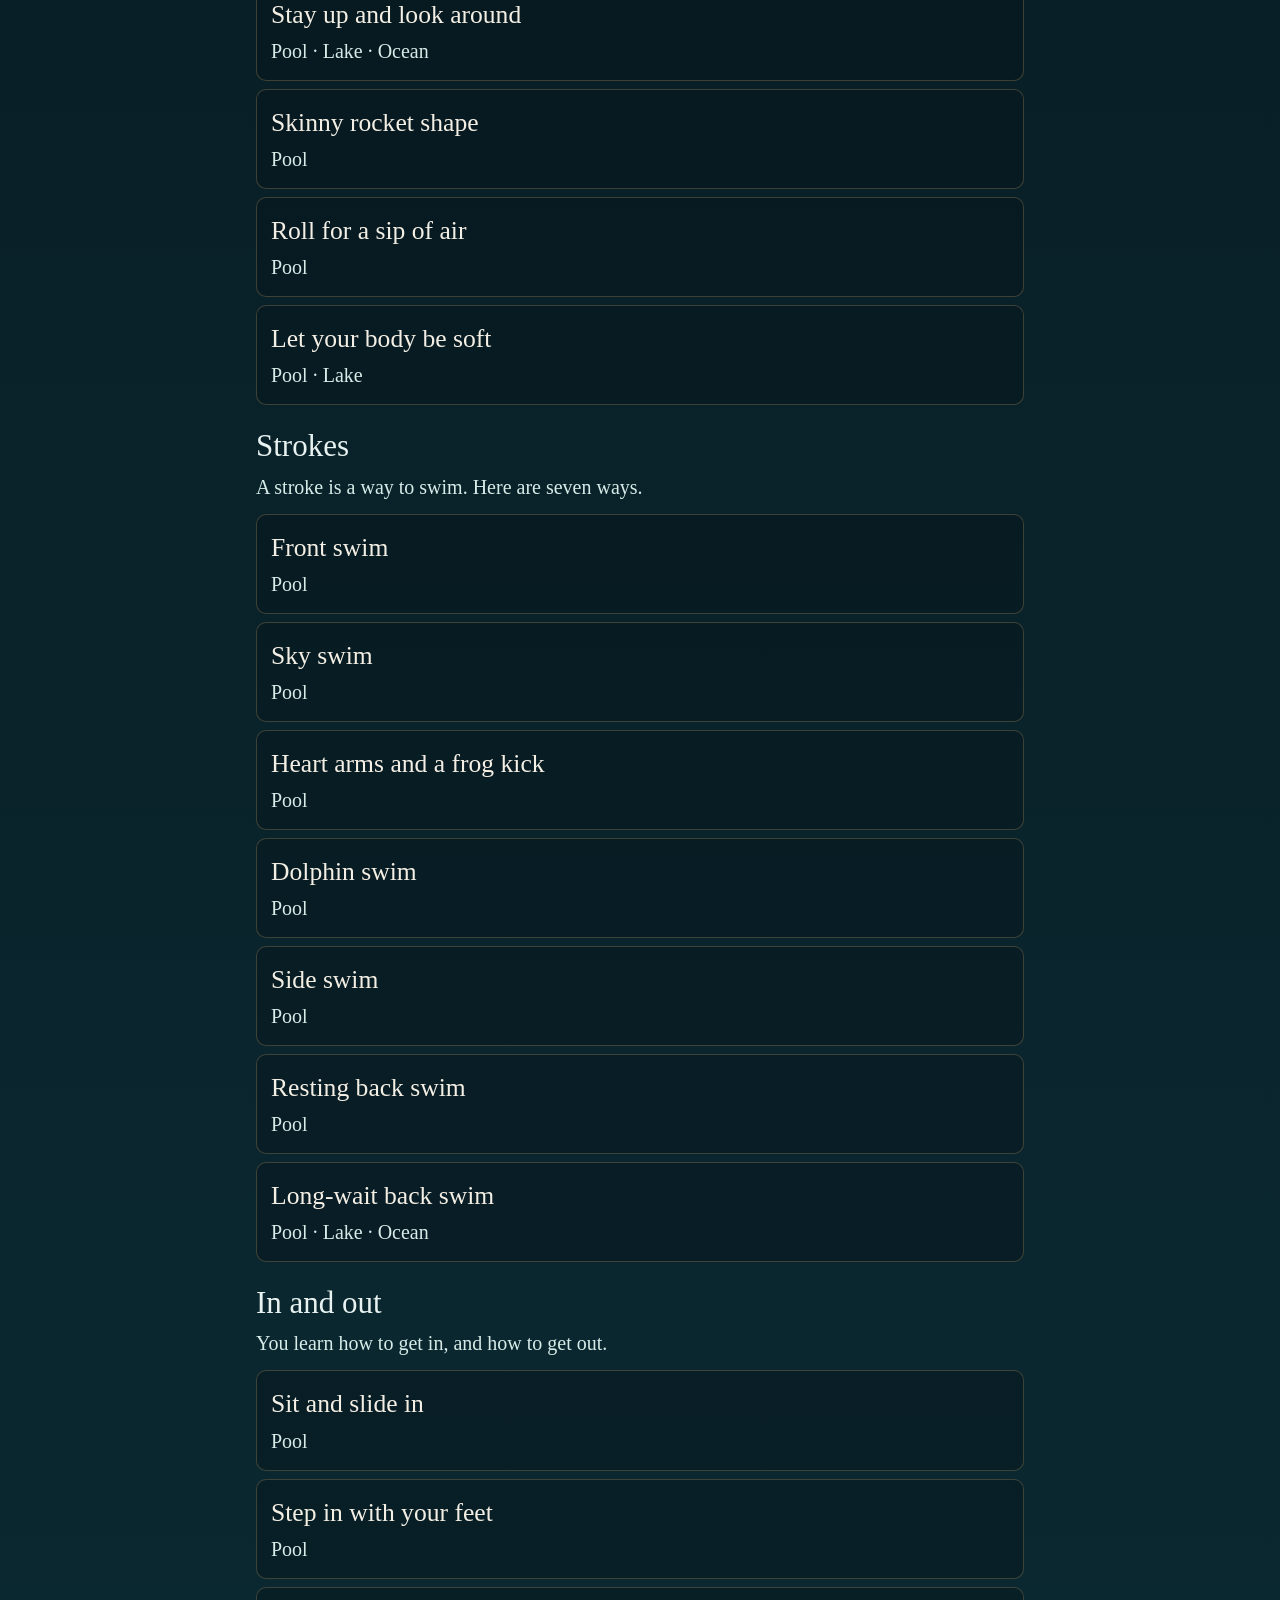
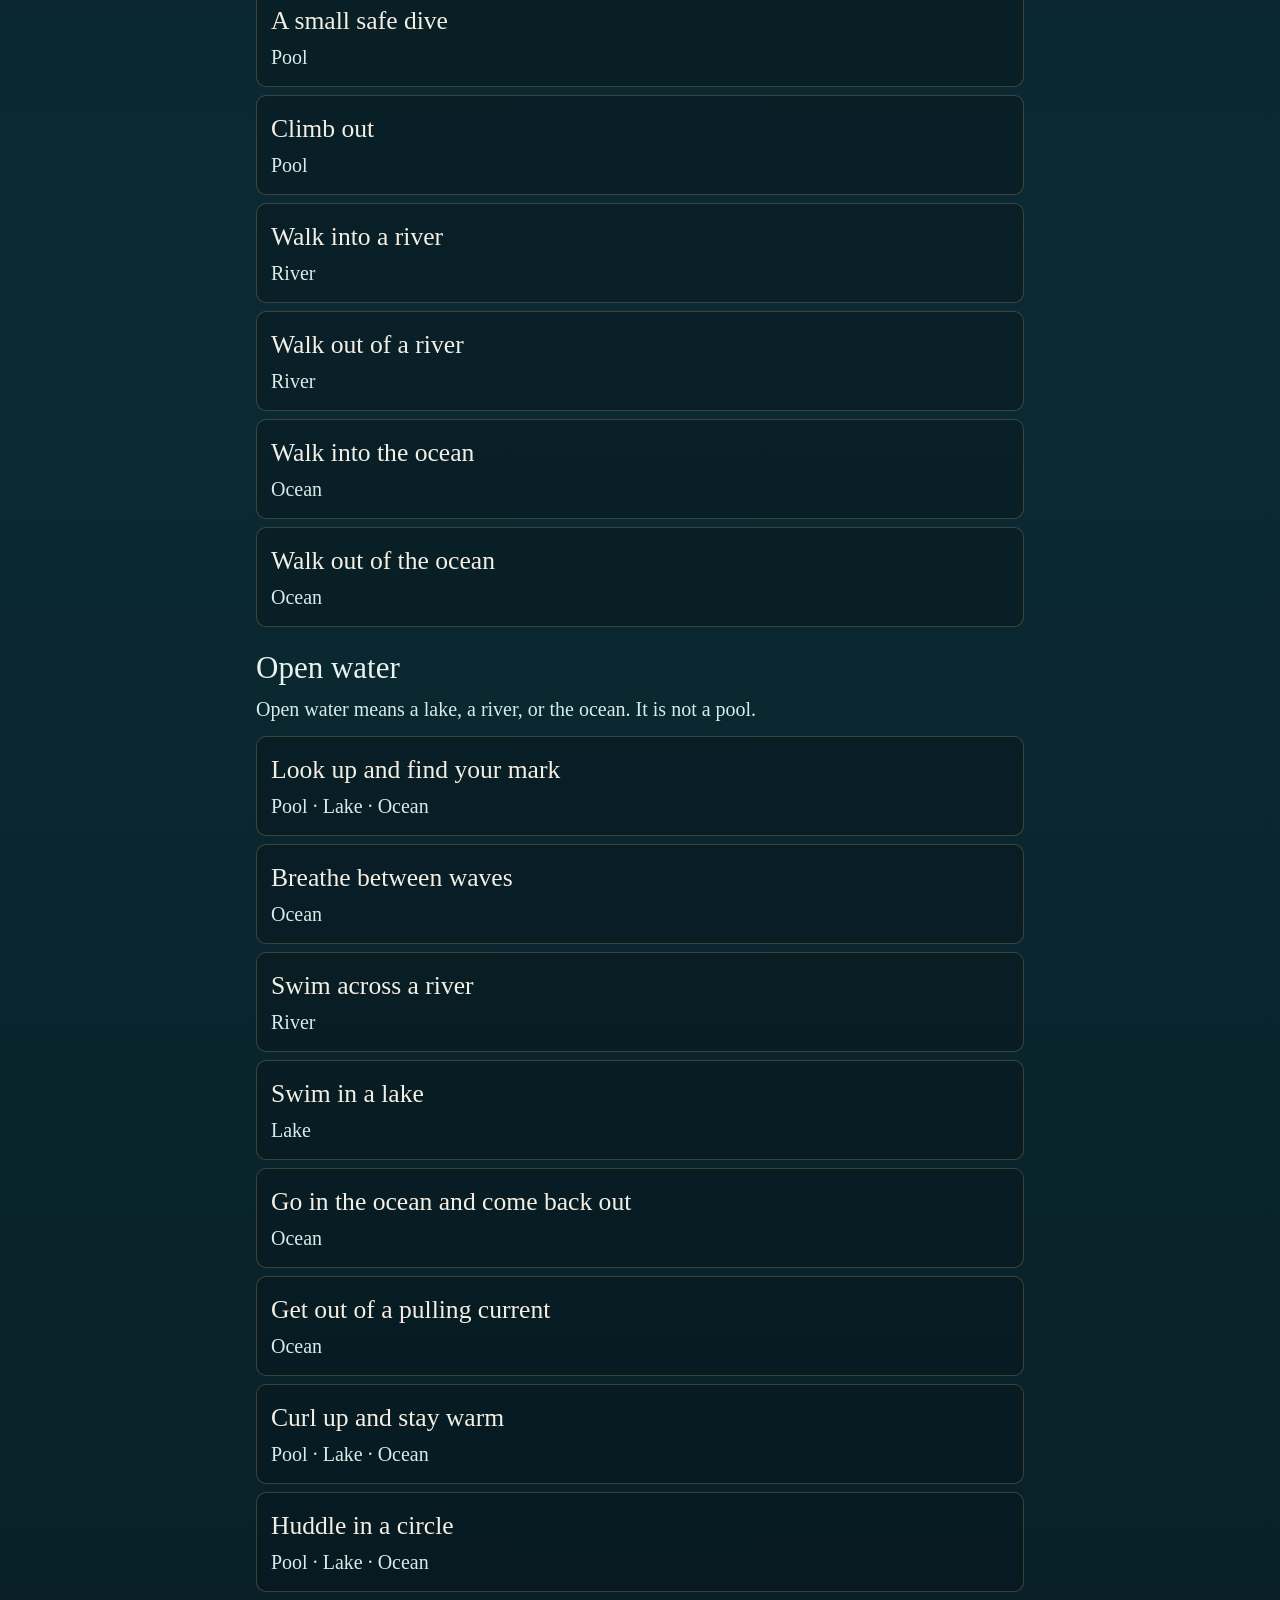
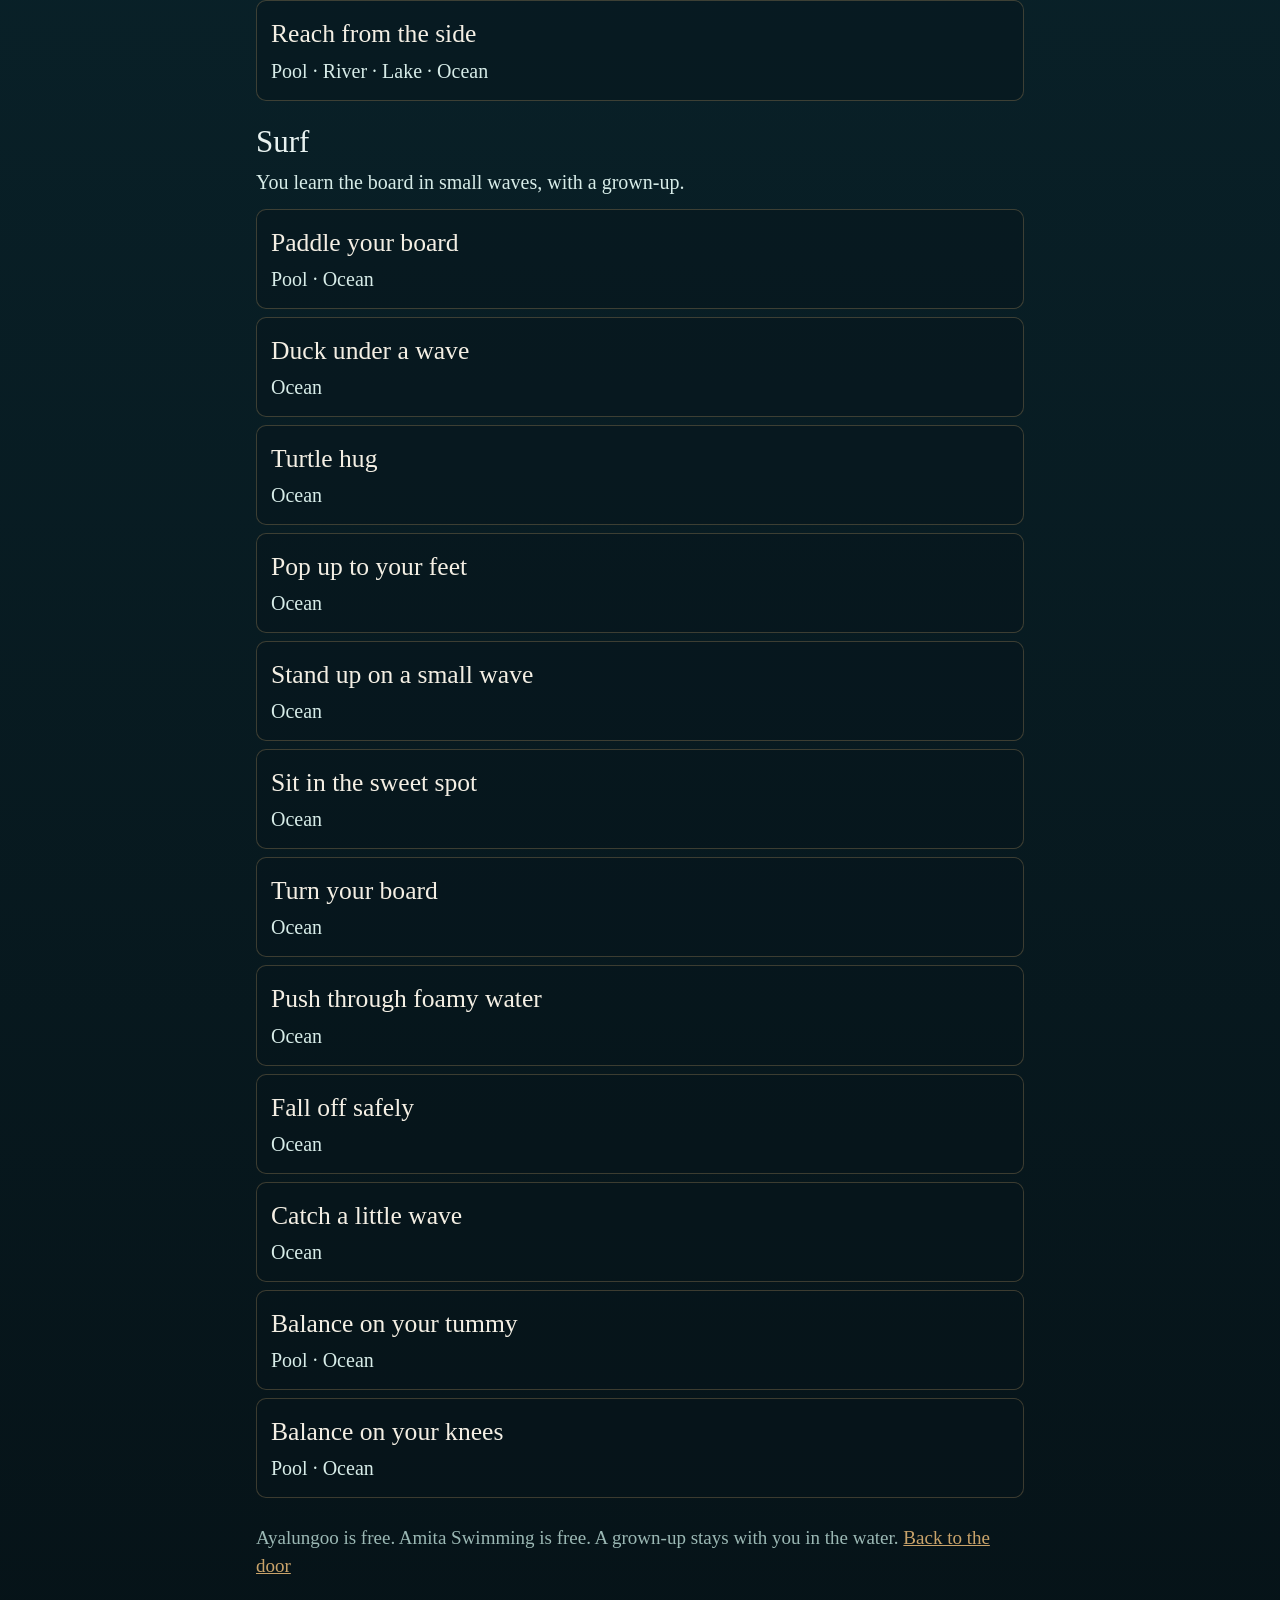
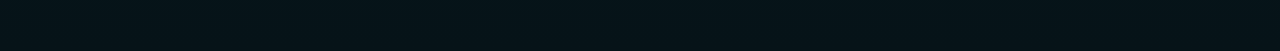
==== commit c805059c: "Add robots, sitemap and site icons." ====
--- a/swimming/index.html
+++ b/swimming/index.html
@@ -9,8 +9,9 @@
   <meta name="apple-mobile-web-app-capable" content="yes" />
   <meta name="apple-mobile-web-app-title" content="Ayalungoo" />
   <link rel="manifest" href="/manifest.json" />
+  <link rel="icon" href="/favicon.ico" sizes="any" />
   <link rel="icon" href="/icon.svg" type="image/svg+xml" />
-  <link rel="apple-touch-icon" href="/icon-192.png" />
+  <link rel="apple-touch-icon" href="/apple-touch-icon.png" />
   <link rel="stylesheet" href="/swimming/school.css" />
   <link rel="stylesheet" href="/swimming/amita.css" />
 </head>
@@ -26,7 +27,6 @@
   <noscript>
     <p>Ask a grown-up to turn on JavaScript so the lessons can open.</p>
   </noscript>
-  <script src="/swimming/amita-lock.js"></script>
   <script src="/swimming/lessons.js"></script>
   <script src="/swimming/amita.js"></script>
   <script src="/swimming/app.js"></script>
--- a/swimming/amita.css
+++ b/swimming/amita.css
@@ -20,6 +20,374 @@
   width: auto;
   max-width: 100%;
   max-height: 70vh;
+}
+#stage.doll-stage {
+  display: block;
+  position: relative;
+  height: 380px;
+  overflow: hidden;
+  background: #9fd4f5;
+}
+.doll-stage .sea {
+  position: absolute;
+  left: 0;
+  right: 0;
+  top: 46%;
+  bottom: 0;
+  background: #1c86c9;
+}
+.water-river { background: #d7ead4; }
+.water-river .sea { background: #1d6a52; top: 42%; }
+.water-lake { background: #d5eef5; }
+.water-lake .sea { background: #14748a; }
+.water-ocean { background: #b9dff5; }
+.water-ocean .sea { background: #0a5684; top: 40%; }
+.doll-stage.show-full .sea { top: 0; }
+.doll-stage.show-shallow .sea { top: 64%; }
+#stage.doll-stage.show-mouth {
+  background: linear-gradient(180deg, #e7f6ff 0%, #c5e8f8 100%);
+}
+.doll-stage.show-mouth .sea {
+  top: 24%;
+  background: linear-gradient(180deg, #2b94c9 0%, #1876b4 20%, #0e568c 100%);
+}
+.doll-stage.show-mouth .sea:before {
+  content: "";
+  position: absolute;
+  left: 0;
+  right: 0;
+  top: 0;
+  height: 3px;
+  background: rgba(255, 255, 255, .8);
+}
+.doll-stage[data-move="breath"] .bubbles {
+  left: 44%;
+  top: 1%;
+  width: 30px;
+  height: 44px;
+}
+.doll-stage[data-move="breath"] .bubbles:after {
+  content: "";
+  position: absolute;
+  left: 0;
+  bottom: 0;
+  width: 12px;
+  height: 12px;
+  border-radius: 50%;
+  background: rgba(255, 255, 255, .96);
+  box-shadow: 14px 2px 0 -1px rgba(255, 255, 255, .92), 7px -4px 0 -2px rgba(255, 255, 255, .88);
+}
+.doll-stage .rig {
+  position: absolute;
+  width: 150px;
+  height: 360px;
+  left: 50%;
+  top: 50%;
+  margin-left: -75px;
+  margin-top: -180px;
+  z-index: 3;
+}
+.doll-stage .place-low { top: 64%; }
+.doll-stage .place-high { top: 36%; }
+.doll-stage .place-left { left: 34%; }
+.doll-stage .place-right { left: 70%; }
+.doll-stage .doll,
+.doll-stage .limb,
+.doll-stage .piece {
+  position: absolute;
+  inset: 0;
+  width: 100%;
+  height: 100%;
+}
+.doll-stage .arm.l { transform-origin: 26.4% 33.2%; z-index: 5; }
+.doll-stage .arm.r { transform-origin: 78.9% 31.3%; z-index: 5; }
+.doll-stage .limb.l { transform-origin: 33.6% 63.8%; z-index: 3; }
+.doll-stage .limb.r { transform-origin: 62% 63.8%; z-index: 3; }
+.doll-stage .calf.l { transform-origin: 28.8% 80.7%; }
+.doll-stage .calf.r { transform-origin: 68% 80.7%; }
+.doll-stage .body { z-index: 4; }
+.doll-stage .board {
+  position: absolute;
+  height: 18px;
+  border-radius: 20px;
+  background: linear-gradient(#fffaf2, #e4d3ae);
+  box-shadow: 0 4px 0 rgba(90, 60, 20, .18);
+  z-index: 1;
+}
+.doll-stage .board-sit { left: -78px; right: -78px; top: 61%; }
+.doll-stage .board-prone { left: -96px; right: -96px; top: 47%; height: 24px; }
+.doll-stage .board-knee { left: -64px; right: -64px; top: 74%; }
+.doll-stage .deck {
+  position: absolute;
+  left: 0;
+  right: 0;
+  top: 0;
+  height: 34%;
+  background: #e6d3b8;
+  border-bottom: 8px solid #c9b08a;
+  z-index: 1;
+}
+.doll-stage .shore,
+.doll-stage .shore-right {
+  position: absolute;
+  bottom: 0;
+  top: 34%;
+  width: 32%;
+  background: #e4cf9e;
+  z-index: 1;
+}
+.doll-stage .shore { left: 0; border-radius: 0 70px 0 0; }
+.doll-stage .shore-right { right: 0; left: auto; border-radius: 70px 0 0 0; }
+.doll-stage .face-cover {
+  position: absolute;
+  left: 37%;
+  top: 13%;
+  width: 26%;
+  height: 10%;
+  border-radius: 50%;
+  background: rgba(16, 118, 184, .48);
+  box-shadow: 0 7px 8px rgba(10, 80, 140, .28);
+  z-index: 6;
+  opacity: 0;
+}
+.doll-stage.show-face .face-cover { opacity: 1; }
+.doll-stage .bubbles {
+  position: absolute;
+  left: 46%;
+  top: 16%;
+  width: 40px;
+  height: 54px;
+  z-index: 7;
+  pointer-events: none;
+}
+.doll-stage .bubbles i {
+  position: absolute;
+  bottom: 0;
+  width: 11px;
+  height: 11px;
+  border-radius: 50%;
+  background: rgba(255, 255, 255, .95);
+  animation: locked-bubble-rise 1.7s ease-in infinite;
+}
+.doll-stage .bubbles i:nth-child(2) { left: 16px; width: 8px; height: 8px; animation-delay: .3s; }
+.doll-stage .bubbles i:nth-child(3) { left: 8px; width: 9px; height: 9px; animation-delay: .6s; }
+.doll-stage .wave {
+  position: absolute;
+  left: -8%;
+  right: -8%;
+  top: 38%;
+  height: 26px;
+  border-radius: 50%;
+  background: rgba(255, 255, 255, .42);
+  z-index: 2;
+  animation: wave-bob 2.8s ease-in-out infinite;
+}
+.doll-stage .ripples {
+  position: absolute;
+  left: 0;
+  right: 0;
+  top: 46%;
+  height: 16px;
+  z-index: 2;
+  pointer-events: none;
+  overflow: hidden;
+}
+.water-river .ripples { top: 42%; }
+.water-ocean .ripples { top: 40%; }
+.doll-stage.show-full .ripples { top: 30%; }
+.doll-stage.show-shallow .ripples { top: 64%; }
+.doll-stage.show-mouth .ripples { top: 24%; }
+.doll-stage .ripples i {
+  position: absolute;
+  left: -12%;
+  width: 124%;
+  height: 2px;
+  border-radius: 2px;
+  background: rgba(255, 255, 255, .72);
+  animation: ripple-drift 3.4s linear infinite;
+}
+.doll-stage .ripples i:nth-child(2) {
+  top: 6px;
+  opacity: .62;
+  animation-duration: 4.6s;
+  animation-delay: -.8s;
+}
+.doll-stage .ripples i:nth-child(3) {
+  top: 11px;
+  opacity: .38;
+  animation-duration: 5.2s;
+  animation-delay: -1.6s;
+}
+.doll-stage .splash {
+  position: absolute;
+  left: 22%;
+  top: 80%;
+  width: 36px;
+  height: 22px;
+  z-index: 6;
+  pointer-events: none;
+}
+.doll-stage .splash i {
+  position: absolute;
+  bottom: 0;
+  width: 6px;
+  height: 6px;
+  border-radius: 50%;
+  background: rgba(255, 255, 255, .92);
+  animation: splash-pop .65s ease-in infinite;
+}
+.doll-stage .splash i:nth-child(2) { left: 12px; animation-delay: .18s; }
+.doll-stage .splash i:nth-child(3) { left: 22px; width: 5px; height: 5px; animation-delay: .36s; }
+.doll-stage .foam { position: absolute; inset: 0; z-index: 4; pointer-events: none; }
+.doll-stage .foam i {
+  position: absolute;
+  width: 18px;
+  height: 14px;
+  border-radius: 50%;
+  background: rgba(255, 255, 255, .8);
+  animation: foam-drift 2.6s ease-in-out infinite;
+}
+.doll-stage .foam i:nth-child(2) { animation-duration: 3.1s; }
+.doll-stage .foam i:nth-child(3) { animation-duration: 2.2s; }
+.doll-stage .foam i:nth-child(1) { left: 18%; top: 58%; }
+.doll-stage .foam i:nth-child(2) { left: 46%; top: 64%; width: 26px; }
+.doll-stage .foam i:nth-child(3) { right: 16%; top: 54%; }
+.doll-stage .arrows {
+  position: absolute;
+  right: 18px;
+  top: 48%;
+  display: flex;
+  flex-direction: column;
+  gap: 10px;
+  z-index: 2;
+}
+.doll-stage .arrows i {
+  width: 0;
+  height: 0;
+  border-left: 14px solid transparent;
+  border-right: 14px solid transparent;
+  border-top: 26px solid #fffaf2;
+  animation: current-push 1.15s ease-in-out infinite alternate;
+}
+.doll-stage .arrows i:nth-child(2) { animation-delay: .2s; }
+.doll-stage .arrows i:nth-child(3) { animation-delay: .4s; }
+.doll-stage .friends { position: absolute; inset: 0; z-index: 2; pointer-events: none; }
+.doll-stage .friends i {
+  position: absolute;
+  top: 42%;
+  width: 42px;
+  height: 42px;
+  border-radius: 50%;
+  background: #f4efe4;
+  box-shadow: 0 28px 0 -10px #9bb8b4;
+}
+.doll-stage .friends i:first-child { left: 8%; }
+.doll-stage .friends i:last-child { right: 8%; }
+.doll-stage .stick {
+  position: absolute;
+  left: 16%;
+  top: 42%;
+  width: 42%;
+  height: 7px;
+  border-radius: 7px;
+  background: #c9a36a;
+  transform: rotate(16deg);
+  z-index: 4;
+}
+.doll-stage .ring {
+  position: absolute;
+  left: 10%;
+  top: 58%;
+  width: 34px;
+  height: 34px;
+  border: 5px solid #f4efe4;
+  border-radius: 50%;
+  z-index: 2;
+}
+.doll-stage .mark {
+  position: absolute;
+  right: 8%;
+  top: 18%;
+  width: 8px;
+  height: 42px;
+  background: #c9a36a;
+  z-index: 2;
+}
+.doll-stage .mark:before {
+  content: "";
+  position: absolute;
+  left: 8px;
+  top: 0;
+  border-top: 10px solid transparent;
+  border-bottom: 10px solid transparent;
+  border-left: 16px solid #fffaf2;
+}
+@media (prefers-reduced-motion: reduce) {
+  .doll-stage .rig,
+  .doll-stage .doll,
+  .doll-stage .limb,
+  .doll-stage .piece,
+  .doll-stage .board,
+  .doll-stage .face-cover,
+  .doll-stage .bubbles,
+  .doll-stage .bubbles i,
+  .doll-stage .ripples i,
+  .doll-stage .splash i,
+  .doll-stage .wave,
+  .doll-stage .foam i,
+  .doll-stage .arrows i { animation: none !important; }
+}
+.locked-move { position: relative; width: 100%; }
+.locked-amita { display: block; width: 100%; height: auto; }
+.locked-bubbles {
+  position: absolute;
+  left: 46%;
+  top: 21%;
+  width: 48px;
+  height: 70px;
+  z-index: 3;
+  pointer-events: none;
+}
+.locked-bubbles span {
+  position: absolute;
+  top: 42px;
+  left: 8px;
+  width: 11px;
+  height: 11px;
+  border-radius: 50%;
+  background: rgba(255, 255, 255, .95);
+  animation: locked-bubble-rise 1.8s ease-in infinite;
+}
+.locked-bubbles span:nth-child(2) { left: 24px; top: 46px; width: 8px; height: 8px; animation-duration: 2.1s; animation-delay: .35s; }
+.locked-bubbles span:nth-child(3) { left: 16px; top: 40px; width: 9px; height: 9px; animation-duration: 1.6s; animation-delay: .7s; }
+@keyframes locked-bubble-rise {
+  0% { transform: translate(0, 8px); opacity: 0; }
+  18% { opacity: .98; }
+  100% { transform: translate(6px, -78px); opacity: 0; }
+}
+@keyframes ripple-drift {
+  from { transform: translateX(0); }
+  to { transform: translateX(-48px); }
+}
+@keyframes splash-pop {
+  0% { transform: translate(0, 4px) scale(.6); opacity: 0; }
+  30% { opacity: .95; }
+  100% { transform: translate(2px, -16px) scale(1); opacity: 0; }
+}
+@keyframes wave-bob {
+  0%, 100% { transform: translateY(0); }
+  50% { transform: translateY(7px); }
+}
+@keyframes foam-drift {
+  0%, 100% { transform: translate(0, 0); }
+  50% { transform: translate(7px, -4px); }
+}
+@keyframes current-push {
+  from { transform: translateY(0); opacity: .6; }
+  to { transform: translateY(8px); opacity: 1; }
+}
+@media (prefers-reduced-motion: reduce) {
+  .locked-move, .locked-bubbles, .locked-bubbles span { animation: none !important; }
 }
 .girl-pos { transform-box: view-box; transform-origin: 0 0; }
 .scene .sky { fill: #08323c; }
@@ -112,3 +480,52 @@
 @media (prefers-reduced-motion: reduce) {
   .scene, .scene * { animation: none !important; }
 }
+#stage.rig-stage {
+  display: block;
+  position: relative;
+  height: 420px;
+  overflow: hidden;
+  background: #9fd4f5;
+}
+#stage.rig-stage svg {
+  width: 100%;
+  height: 100%;
+  display: block;
+}
+.rig-sky { fill: #9fd4f5; }
+.rig-water { fill: #1c86c9; }
+.water-river .rig-sky { fill: #d7ead4; }
+.water-river .rig-water { fill: #1d6a52; }
+.water-lake .rig-sky { fill: #d5eef5; }
+.water-lake .rig-water { fill: #14748a; }
+.water-ocean .rig-sky { fill: #b9dff5; }
+.water-ocean .rig-water { fill: #0a5684; }
+#stage.key-stage {
+  display: block;
+  position: relative;
+  height: 420px;
+  overflow: hidden;
+  background: #9fd4f5;
+}
+#stage.key-stage .key-frame {
+  position: absolute;
+  inset: 0;
+  width: 100%;
+  height: 100%;
+  object-fit: contain;
+  object-position: center center;
+  opacity: 0;
+  animation-name: keyfade;
+  animation-timing-function: linear;
+  animation-iteration-count: infinite;
+}
+@keyframes keyfade {
+  0% { opacity: 1; }
+  12% { opacity: 1; }
+  25% { opacity: 0; }
+  88% { opacity: 0; }
+  100% { opacity: 1; }
+}
+@media (prefers-reduced-motion: reduce) {
+  #stage.key-stage .key-frame { animation: none; }
+}
